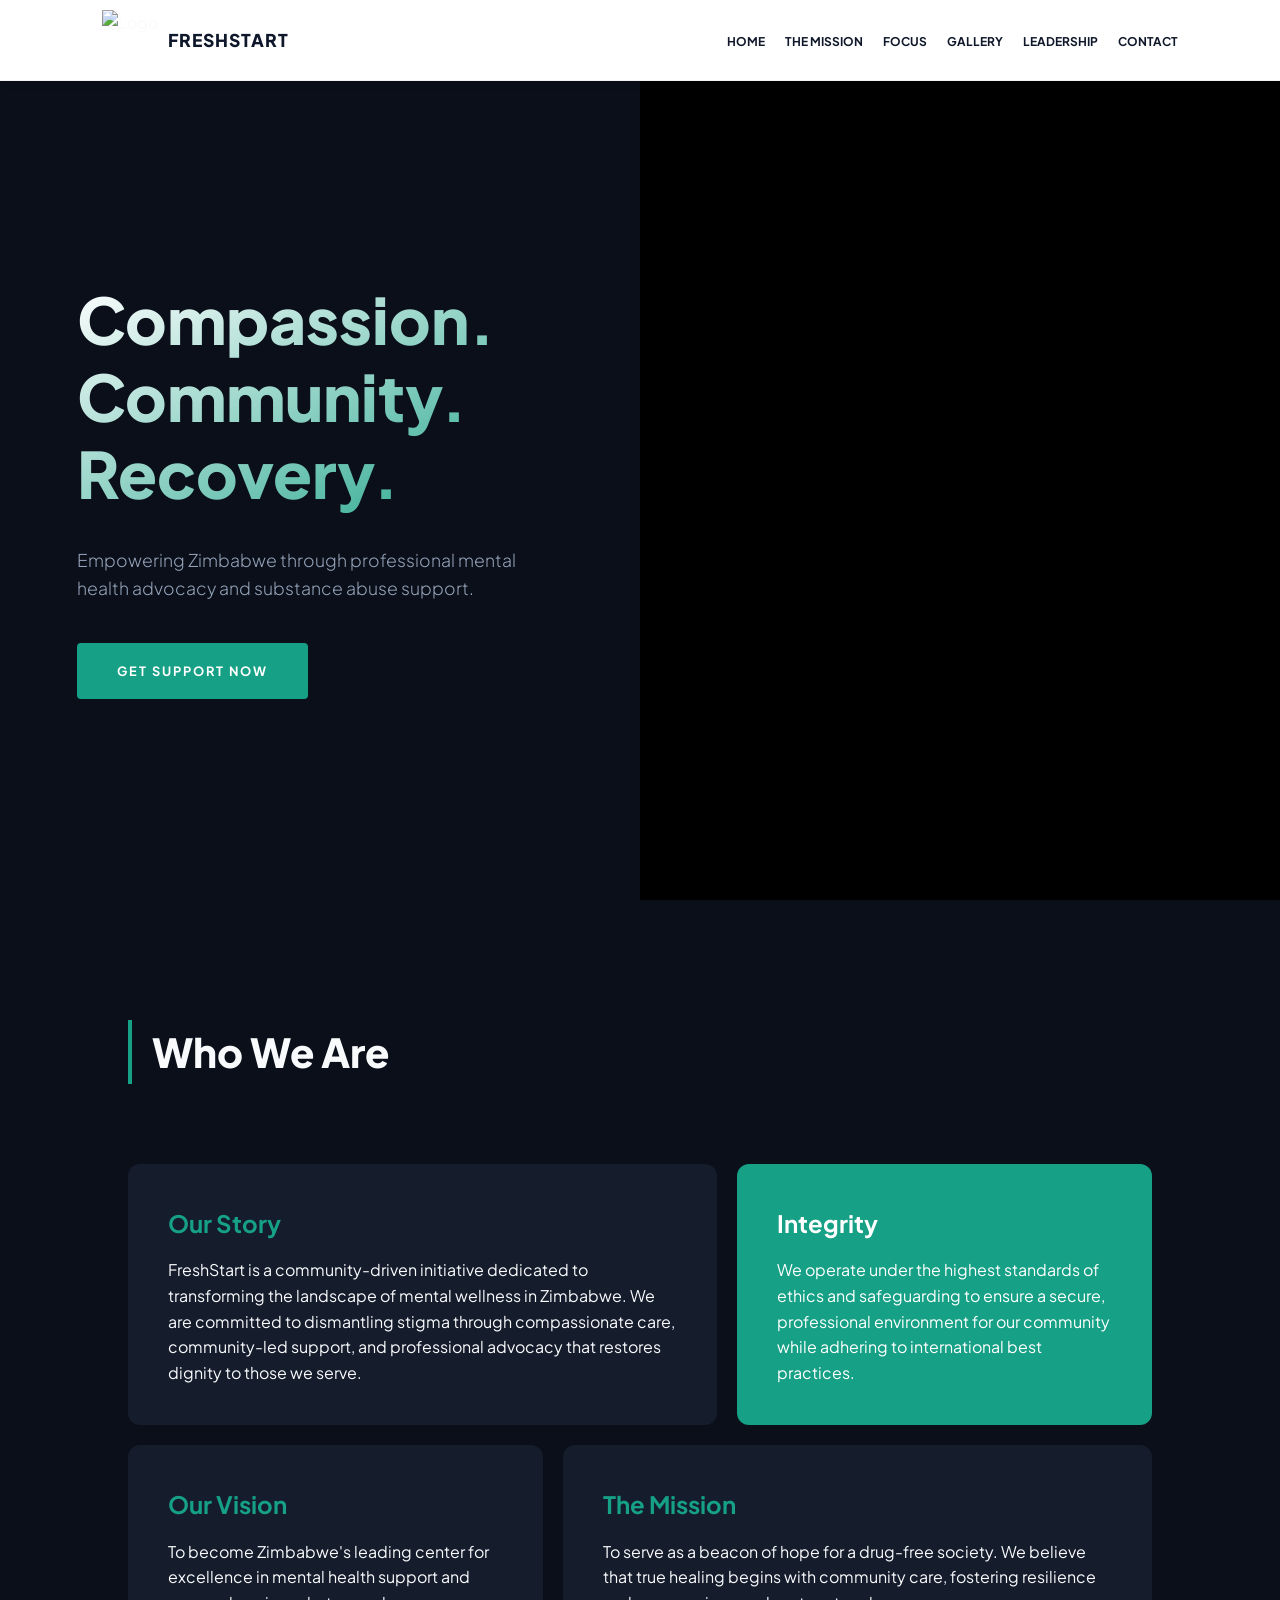
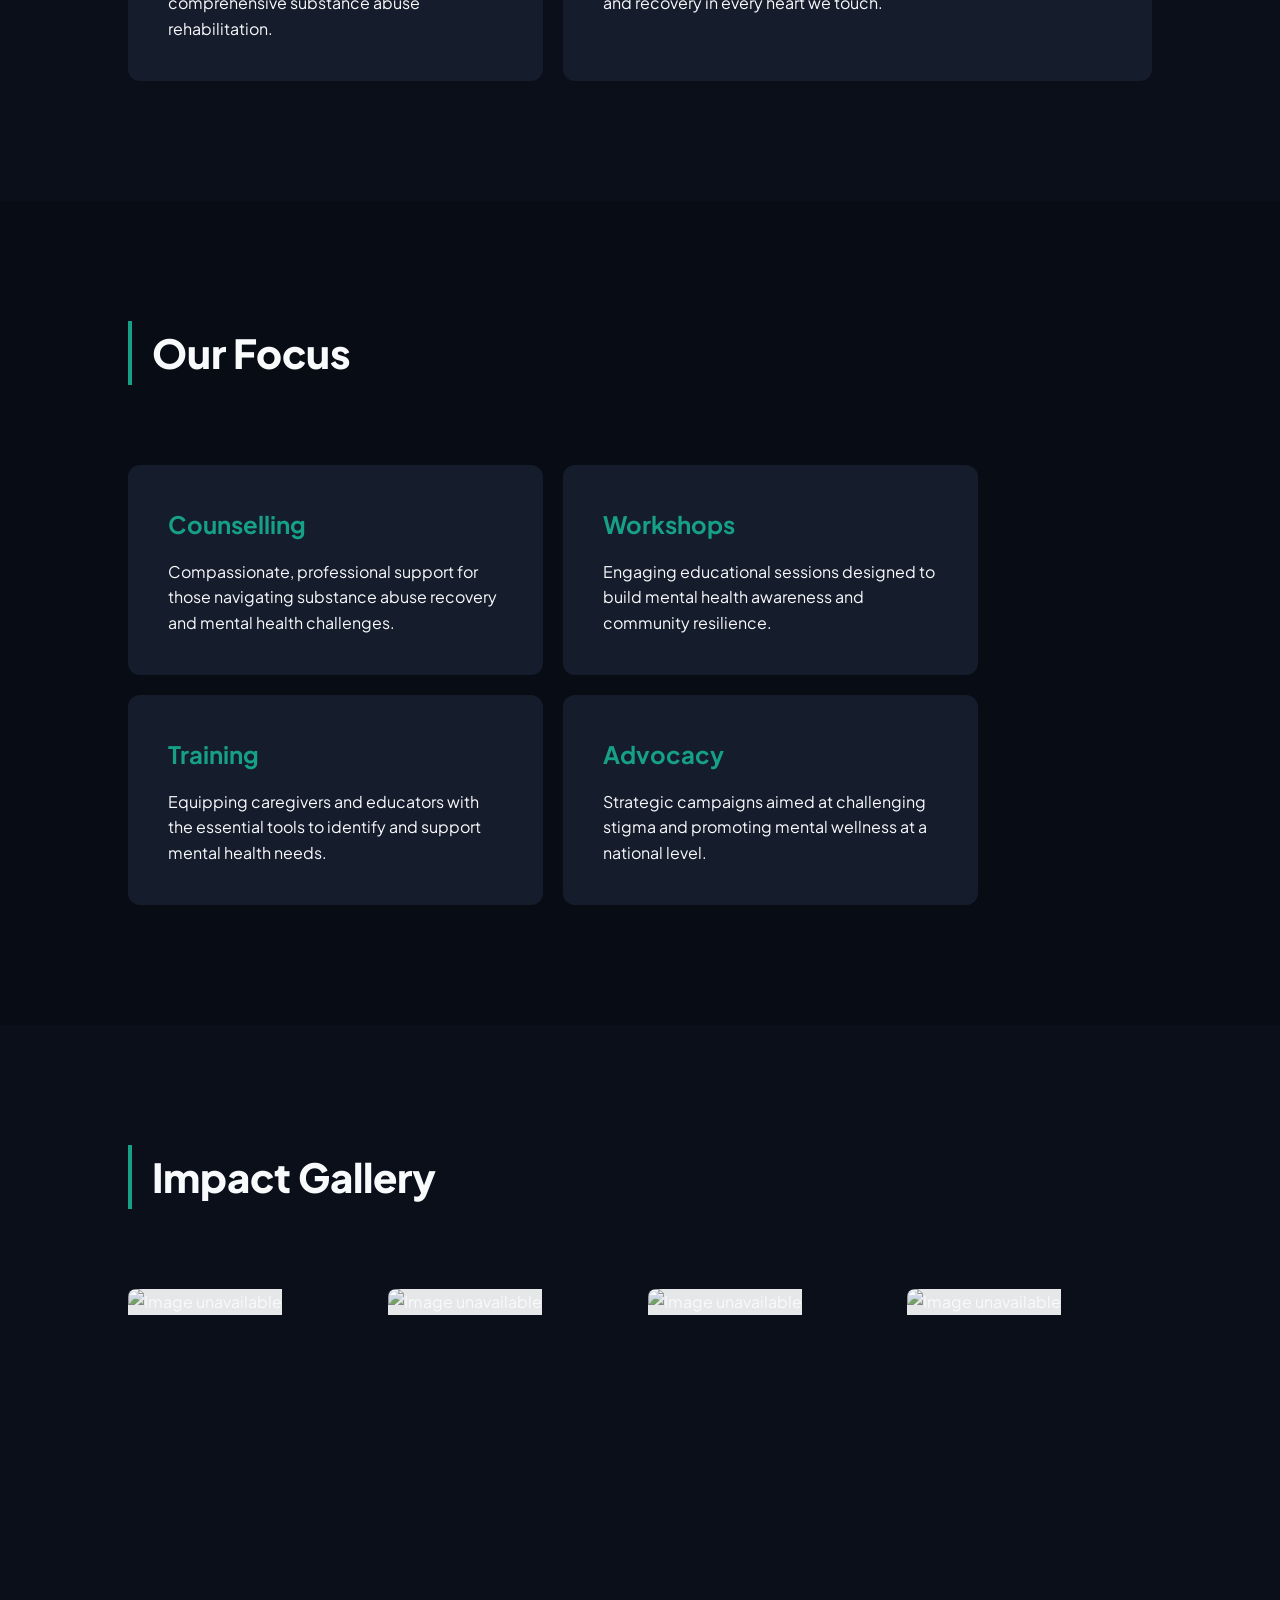
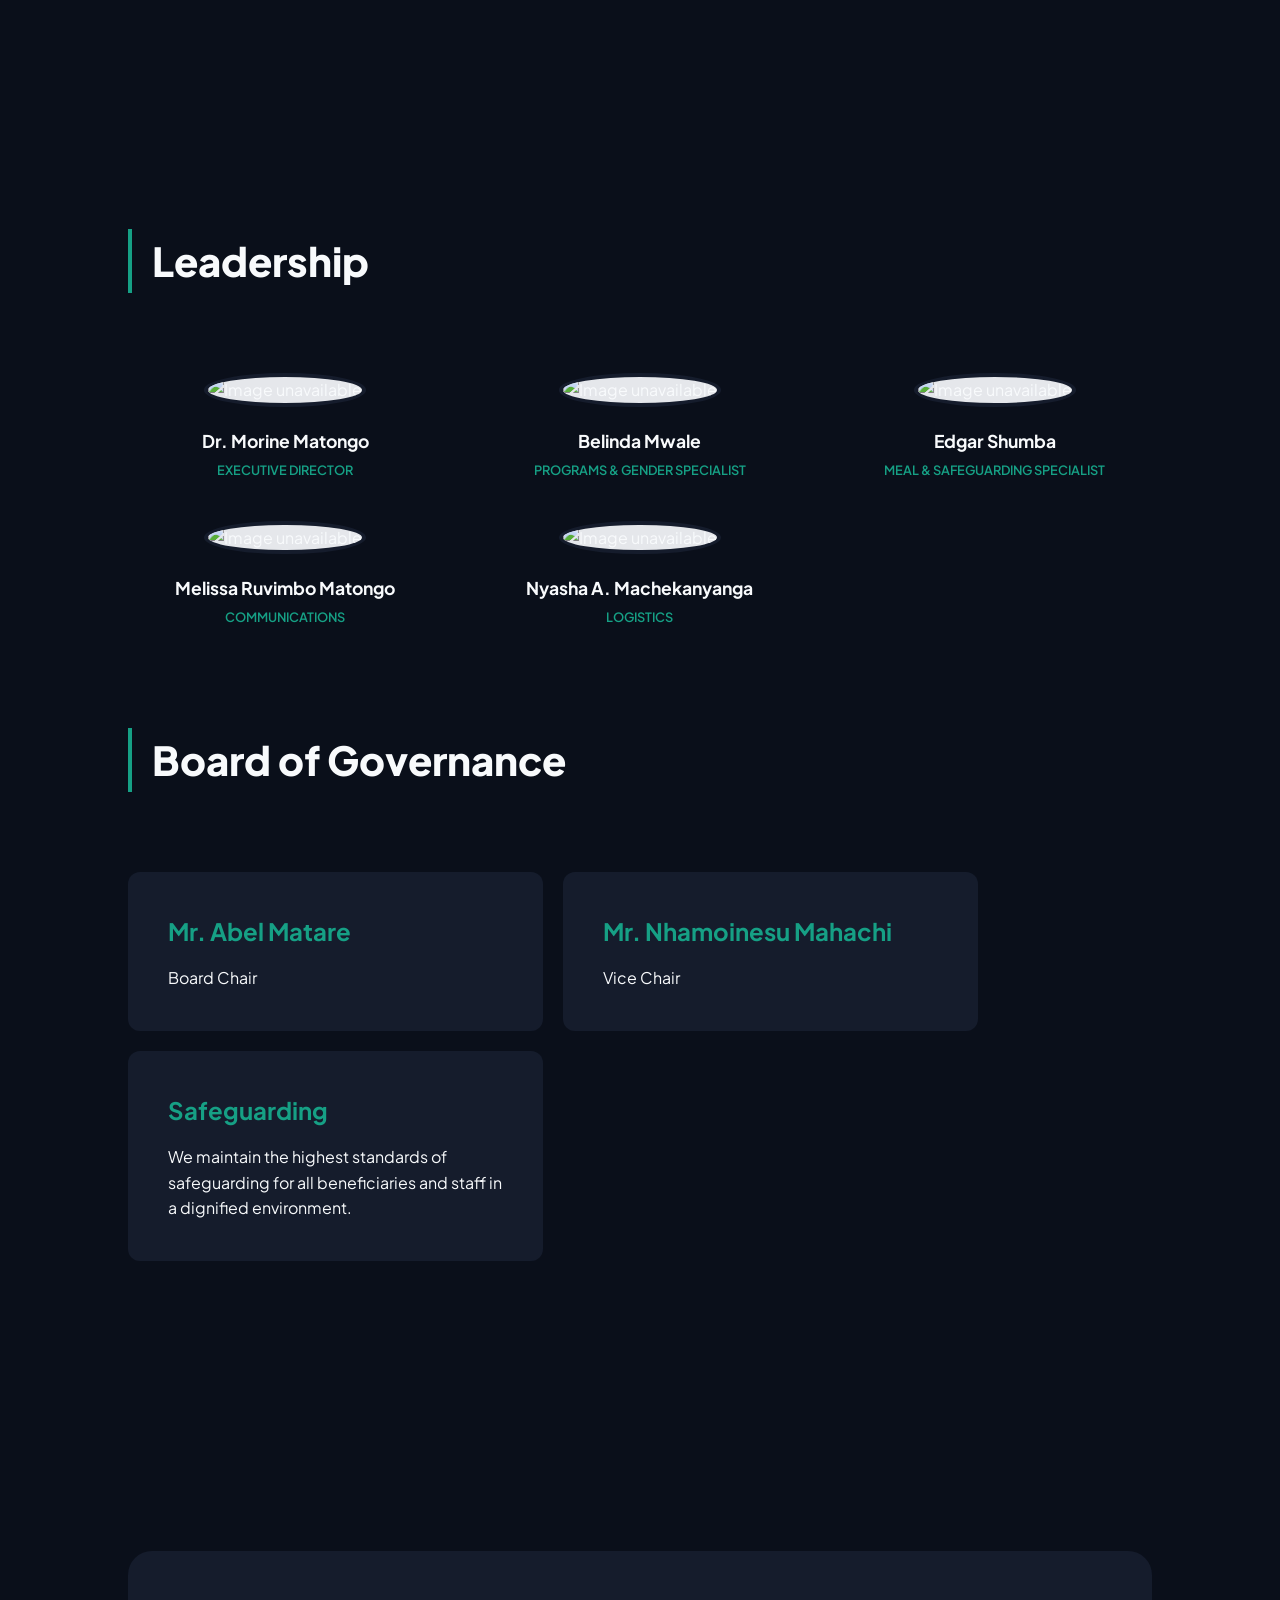
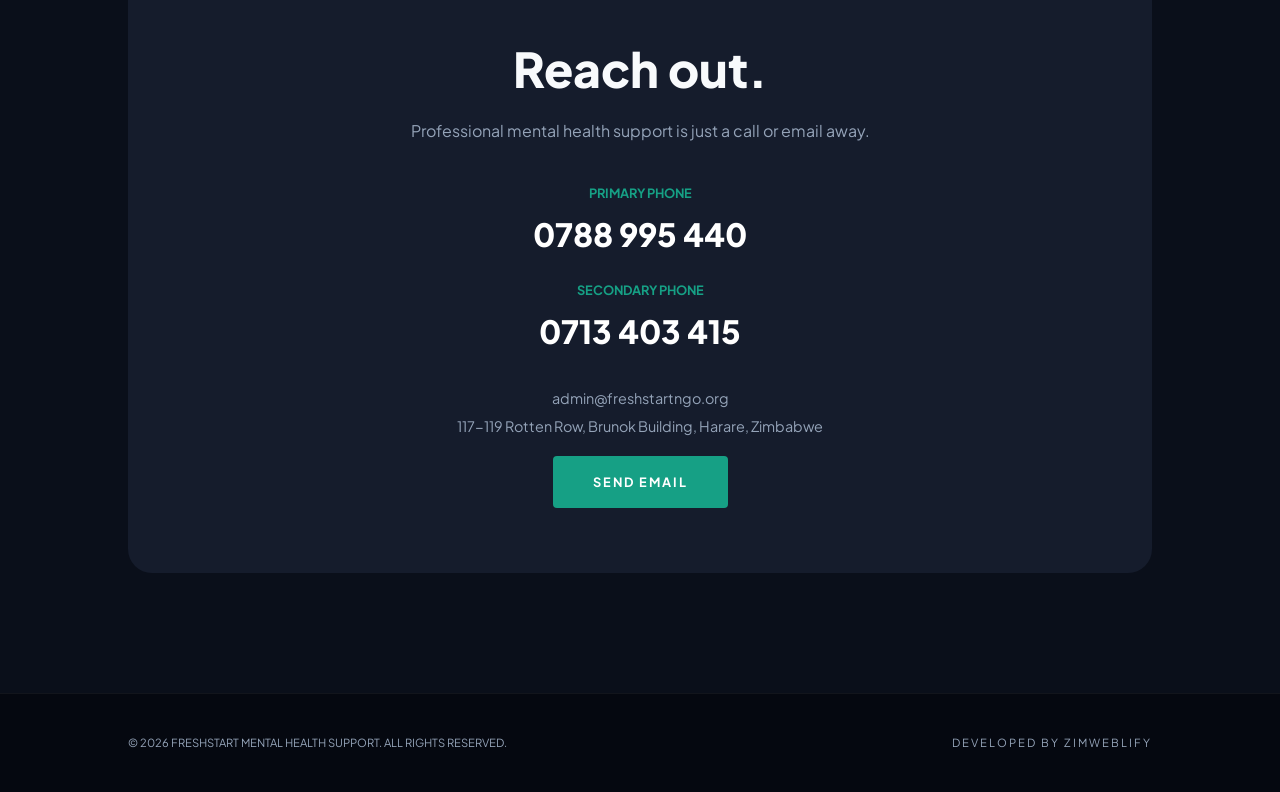
==== index.html @ 6a750cef "Add files via upload" ====
<!doctype html>
<html lang="en">
 <head>
  <meta charset="UTF-8">
  <meta name="viewport" content="width=device-width, initial-scale=1.0">
  <title>FreshStart Mental Health Support | Zimbabwe</title>
  <link rel="icon" type="image/png" href="https://i.imgur.com/MjMfoGA.png">
  <script src="/_sdk/element_sdk.js"></script>
  <style>
        @import url('https://fonts.googleapis.com/css2?family=Plus+Jakarta+Sans:wght@300;400;600;800&display=swap');

        :root {
            --brand-primary: #16a085; 
            --bg-dark: #0a0f1a;
            --surface: #151c2c;
            --text-main: #f8fafc;
            --text-dim: #94a3b8;
            --text-dark: #0f172a;
        }

        * { margin: 0; padding: 0; box-sizing: border-box; }
        html { scroll-behavior: smooth; }
        
        body { 
            font-family: 'Plus Jakarta Sans', sans-serif; 
            background-color: var(--bg-dark); 
            color: var(--text-main);
            line-height: 1.6;
        }

        /* Solid White Navigation for Logo Blending */
        .navbar-container {
            position: fixed;
            top: 0;
            left: 0;
            width: 100%;
            z-index: 1000;
            background: #ffffff; 
            border-bottom: 1px solid rgba(0,0,0,0.05);
            padding: 10px 8%;
            display: flex;
            justify-content: space-between;
            align-items: center;
            box-shadow: 0 2px 10px rgba(0,0,0,0.05);
        }

        .logo-pill { display: flex; align-items: center; gap: 10px; }
        .logo-pill img { height: 60px; width: auto; }
        .logo-pill span { font-weight: 800; font-size: 1.1rem; letter-spacing: 1px; color: var(--text-dark); }

        .nav-links { display: flex; gap: 20px; list-style: none; }
        .nav-links a { 
            color: var(--text-dark); 
            font-size: 0.75rem; 
            text-transform: uppercase; 
            text-decoration: none;
            font-weight: 700;
            transition: 0.3s;
            cursor: pointer;
        }
        .nav-links a:hover { color: var(--brand-primary); }

        /* Dynamic Split Hero */
        .hero-section {
            height: 100vh;
            display: grid;
            grid-template-columns: 1fr 1fr;
            padding-top: 80px;
            overflow: hidden;
        }

        .hero-text-side {
            padding: 10% 12%;
            display: flex;
            flex-direction: column;
            justify-content: center;
        }

        .hero-text-side h1 {
            font-size: clamp(2.5rem, 5vw, 4rem);
            line-height: 1.2; 
            font-weight: 800;
            margin-bottom: 20px;
            padding-bottom: 15px;
            background: linear-gradient(to bottom right, #fff, #16a085);
            -webkit-background-clip: text;
            -webkit-text-fill-color: transparent;
        }

        .hero-slider-side {
            position: relative;
            background: #000;
        }

        .slide {
            position: absolute; inset: 0;
            background-size: cover; background-position: center;
            opacity: 0; transition: opacity 1.5s ease-in-out;
        }
        .slide.active { opacity: 0.7; }

        .cta-button {
            padding: 18px 40px;
            background: var(--brand-primary);
            color: white;
            border-radius: 4px;
            text-decoration: none;
            font-weight: 700;
            font-size: 0.8rem;
            text-transform: uppercase;
            letter-spacing: 2px;
            width: fit-content;
            transition: 0.3s;
            cursor: pointer;
            text-align: center;
        }
        .cta-button:hover { letter-spacing: 4px; background: #fff; color: #000; }

        .section { padding: 120px 10%; max-width: 1400px; margin: 0 auto; }
        .section-header { margin-bottom: 80px; border-left: 4px solid var(--brand-primary); padding-left: 20px; }
        .section-header h2 { font-size: 2.5rem; font-weight: 800; }

        .program-masonry {
            display: grid;
            grid-template-columns: repeat(12, 1fr);
            gap: 20px;
        }

        .p-card {
            background: var(--surface);
            padding: 40px;
            border-radius: 12px;
            transition: 0.4s;
        }
        .p-card:hover { transform: translateY(-10px); border: 1px solid var(--brand-primary); }
        .p-card.large { grid-column: span 7; }
        .p-card.small { grid-column: span 5; }
        .p-card h3 { color: var(--brand-primary); margin-bottom: 15px; font-size: 1.5rem; }

        .editorial-gallery {
            display: grid;
            grid-template-columns: repeat(4, 1fr);
            gap: 15px;
        }
        .gallery-box { height: 300px; overflow: hidden; border-radius: 8px; }
        .gallery-box img { width: 100%; height: 100%; object-fit: cover; transition: 0.5s; filter: grayscale(50%); }
        .gallery-box:hover img { filter: grayscale(0%); transform: scale(1.05); }

        .team-list {
            display: grid;
            grid-template-columns: repeat(auto-fit, minmax(250px, 1fr));
            gap: 40px;
        }
        .team-box { text-align: center; }
        .team-box img { width: 180px; height: 180px; object-fit: cover; border-radius: 50%; margin: 0 auto 20px; border: 4px solid var(--surface); }
        .team-info h4 { font-size: 1.1rem; margin-bottom: 5px; }
        .team-info p { color: var(--brand-primary); font-weight: 600; font-size: 0.8rem; text-transform: uppercase; }

        .contact-wrap {
            background: var(--surface);
            border-radius: 24px;
            padding: 80px 40px;
            text-align: center;
            margin-top: 50px;
            position: relative;
            overflow: hidden;
        }

        .pvo-badge {
            display: inline-block;
            padding: 8px 20px;
            background: rgba(22, 160, 133, 0.2);
            border: 1px solid var(--brand-primary);
            color: var(--brand-primary);
            border-radius: 100px;
            font-size: 0.7rem;
            font-weight: 700;
            margin-bottom: 20px;
        }

        footer {
            padding: 40px 10%;
            background: #050810;
            display: flex;
            justify-content: space-between;
            align-items: center;
            border-top: 1px solid rgba(255,255,255,0.05);
            font-size: 0.7rem;
            color: var(--text-dim);
        }

        /* Best in Class Mobile Responsiveness */
        @media (max-width: 900px) {
            .hero-section { grid-template-columns: 1fr; height: auto; padding-top: 100px; }
            .hero-text-side { padding: 40px 5%; order: 2; text-align: center; align-items: center; }
            .hero-slider-side { height: 45vh; order: 1; }
            .p-card.large, .p-card.small { grid-column: span 12; padding: 30px; }
            .editorial-gallery { grid-template-columns: repeat(2, 1fr); }
            .navbar-container { padding: 10px 5%; }
            .nav-links { display: none; } /* Mobile users typically use scrolling in minimalist designs */
            .logo-pill span { font-size: 0.8rem; }
            .section { padding: 60px 5%; }
            .section-header { text-align: center; padding-left: 0; border-left: none; border-bottom: 2px solid var(--brand-primary); padding-bottom: 10px; }
            .contact-wrap { padding: 40px 20px; }
            .contact-wrap h2 { font-size: 2.2rem; }
            .contact-wrap a[href^="tel"] { font-size: 1.5rem !important; }
            footer { flex-direction: column; gap: 20px; text-align: center; }
        }
    </style>
  <style>@view-transition { navigation: auto; }</style>
  <script src="/_sdk/data_sdk.js" type="text/javascript"></script>
  <script src="https://cdn.tailwindcss.com/3.4.17" type="text/javascript"></script>
 </head>
 <body>
  <main>
   <nav class="navbar-container">
    <div class="logo-pill"><img src="https://i.imgur.com/MjMfoGA.png" alt="Logo"> <span>FRESHSTART</span>
    </div>
    <ul class="nav-links">
     <li><a onclick="document.getElementById('home').scrollIntoView({behavior:'smooth'})">Home</a></li>
     <li><a onclick="document.getElementById('about').scrollIntoView({behavior:'smooth'})">The Mission</a></li>
     <li><a onclick="document.getElementById('programs').scrollIntoView({behavior:'smooth'})">Focus</a></li>
     <li><a onclick="document.getElementById('gallery').scrollIntoView({behavior:'smooth'})">Gallery</a></li>
     <li><a onclick="document.getElementById('team').scrollIntoView({behavior:'smooth'})">Leadership</a></li>
     <li><a onclick="document.getElementById('contact').scrollIntoView({behavior:'smooth'})">Contact</a></li>
    </ul>
   </nav>
   <section id="home" class="hero-section">
    <div class="hero-text-side">
     <h1>Compassion. Community. Recovery.</h1>
     <p style="color: var(--text-dim); margin-bottom: 40px; font-size: 1.1rem; font-weight: 300;">Empowering Zimbabwe through professional mental health advocacy and substance abuse support.</p><a onclick="document.getElementById('contact').scrollIntoView({behavior:'smooth'})" class="cta-button">Get Support Now</a>
    </div>
    <div class="hero-slider-side">
     <div class="slide active" style="background-image: url('https://i.imgur.com/7pF3FWl.jpg');"></div>
     <div class="slide" style="background-image: url('https://i.imgur.com/QdtYstt.jpg');"></div>
     <div class="slide" style="background-image: url('https://i.imgur.com/ig14IAn.jpg');"></div>
    </div>
   </section>
   <section id="about" class="section">
    <div class="section-header">
     <h2>Who We Are</h2>
    </div>
    <div class="program-masonry">
     <div class="p-card large">
      <h3>Our Story</h3>
      <p>FreshStart is a community-driven initiative dedicated to transforming the landscape of mental wellness in Zimbabwe. We are committed to dismantling stigma through compassionate care, community-led support, and professional advocacy that restores dignity to those we serve.</p>
     </div>
     <div class="p-card small" style="background: var(--brand-primary); color: white;">
      <h3 style="color: white;">Integrity</h3>
      <p>We operate under the highest standards of ethics and safeguarding to ensure a secure, professional environment for our community while adhering to international best practices.</p>
     </div>
     <div class="p-card small">
      <h3>Our Vision</h3>
      <p>To become Zimbabwe's leading center for excellence in mental health support and comprehensive substance abuse rehabilitation.</p>
     </div>
     <div class="p-card large">
      <h3>The Mission</h3>
      <p>To serve as a beacon of hope for a drug-free society. We believe that true healing begins with community care, fostering resilience and recovery in every heart we touch.</p>
     </div>
    </div>
   </section>
   <section id="programs" class="section" style="background: #080c14;">
    <div class="section-header">
     <h2>Our Focus</h2>
    </div>
    <div class="program-masonry">
     <div class="p-card small">
      <h3>Counselling</h3>
      <p>Compassionate, professional support for those navigating substance abuse recovery and mental health challenges.</p>
     </div>
     <div class="p-card small">
      <h3>Workshops</h3>
      <p>Engaging educational sessions designed to build mental health awareness and community resilience.</p>
     </div>
     <div class="p-card small">
      <h3>Training</h3>
      <p>Equipping caregivers and educators with the essential tools to identify and support mental health needs.</p>
     </div>
     <div class="p-card small">
      <h3>Advocacy</h3>
      <p>Strategic campaigns aimed at challenging stigma and promoting mental wellness at a national level.</p>
     </div>
    </div>
   </section>
   <section id="gallery" class="section">
    <div class="section-header">
     <h2>Impact Gallery</h2>
    </div>
    <div class="editorial-gallery">
     <div class="gallery-box">
      <img src="https://i.ibb.co/svmW2mPM/Whats-App-Image-2026-02-07-at-01-23-21.jpg" loading="lazy" onerror="console.error('Image failed to load:', this.src); this.style.background='#e5e7eb'; this.alt='Image unavailable';">
     </div>
     <div class="gallery-box">
      <img src="https://i.ibb.co/qLLpnY4K/Whats-App-Image-2026-02-07-at-01-23-21-5.jpg" loading="lazy" onerror="console.error('Image failed to load:', this.src); this.style.background='#e5e7eb'; this.alt='Image unavailable';">
     </div>
     <div class="gallery-box">
      <img src="https://i.ibb.co/hFz70PmG/Whats-App-Image-2026-02-07-at-01-23-21-1.jpg" loading="lazy" onerror="console.error('Image failed to load:', this.src); this.style.background='#e5e7eb'; this.alt='Image unavailable';">
     </div>
     <div class="gallery-box">
      <img src="https://i.ibb.co/Myf7HVft/Whats-App-Image-2026-02-07-at-01-23-20-1.jpg" loading="lazy" onerror="console.error('Image failed to load:', this.src); this.style.background='#e5e7eb'; this.alt='Image unavailable';">
     </div>
    </div>
   </section>
   <section id="team" class="section">
    <div class="section-header">
     <h2>Leadership</h2>
    </div>
    <div class="team-list">
     <div class="team-box"><img src="https://i.ibb.co/1Yd4Qs52/Whats-App-Image-2026-02-07-at-00-52-23-3.jpg" loading="lazy" onerror="console.error('Image failed to load:', this.src); this.style.background='#e5e7eb'; this.alt='Image unavailable';">
      <div class="team-info">
       <h4>Dr. Morine Matongo</h4>
       <p>Executive Director</p>
      </div>
     </div>
     <div class="team-box"><img src="https://i.ibb.co/SwKS843V/Whats-App-Image-2026-02-07-at-00-52-23.jpg" loading="lazy" onerror="console.error('Image failed to load:', this.src); this.style.background='#e5e7eb'; this.alt='Image unavailable';">
      <div class="team-info">
       <h4>Belinda Mwale</h4>
       <p>Programs &amp; Gender Specialist</p>
      </div>
     </div>
     <div class="team-box"><img src="https://i.ibb.co/Psf62Lh2/Whats-App-Image-2026-02-07-at-00-52-23-1.jpg" loading="lazy" onerror="console.error('Image failed to load:', this.src); this.style.background='#e5e7eb'; this.alt='Image unavailable';">
      <div class="team-info">
       <h4>Edgar Shumba</h4>
       <p>MEAL &amp; Safeguarding Specialist</p>
      </div>
     </div>
     <div class="team-box"><img src="https://i.ibb.co/LXtCVMbz/Whats-App-Image-2026-02-07-at-00-52-23-2.jpg" loading="lazy" onerror="console.error('Image failed to load:', this.src); this.style.background='#e5e7eb'; this.alt='Image unavailable';">
      <div class="team-info">
       <h4>Melissa Ruvimbo Matongo</h4>
       <p>Communications</p>
      </div>
     </div>
     <div class="team-box"><img src="https://i.ibb.co/7Nk8GycQ/Whats-App-Image-2026-02-07-at-00-52-23-4.jpg" loading="lazy" onerror="console.error('Image failed to load:', this.src); this.style.background='#e5e7eb'; this.alt='Image unavailable';">
      <div class="team-info">
       <h4>Nyasha A. Machekanyanga</h4>
       <p>Logistics</p>
      </div>
     </div>
    </div>
    <div class="section-header" style="margin-top: 100px;">
     <h2>Board of Governance</h2>
    </div>
    <div class="program-masonry">
     <div class="p-card small">
      <h3>Mr. Abel Matare</h3>
      <p>Board Chair</p>
     </div>
     <div class="p-card small">
      <h3>Mr. Nhamoinesu Mahachi</h3>
      <p>Vice Chair</p>
     </div>
     <div class="p-card small">
      <h3>Safeguarding</h3>
      <p>We maintain the highest standards of safeguarding for all beneficiaries and staff in a dignified environment.</p>
     </div>
    </div>
   </section>
   <section id="contact" class="section">
    <div class="contact-wrap">
     <h2 style="font-size: 3rem; font-weight: 800; margin-bottom: 10px;">Reach out.</h2>
     <p style="color: var(--text-dim); margin-bottom: 40px;">Professional mental health support is just a call or email away.</p>
     <div style="margin-bottom: 20px;">
      <p style="font-size: 0.8rem; color: var(--brand-primary); text-transform: uppercase; font-weight: 700; margin-bottom: 5px;">Primary Phone</p><a href="tel:0788995440" style="font-size: 2rem; color: #fff; font-weight: 800; text-decoration: none;">0788 995 440</a>
     </div>
     <div style="margin-bottom: 30px;">
      <p style="font-size: 0.8rem; color: var(--brand-primary); text-transform: uppercase; font-weight: 700; margin-bottom: 5px;">Secondary Phone</p><a href="tel:0713403415" style="font-size: 2rem; color: #fff; font-weight: 800; text-decoration: none;">0713 403 415</a>
     </div>
     <p style="font-size: 0.9rem; color: var(--text-dim); margin-bottom: 5px;">admin@freshstartngo.org</p>
     <p style="font-size: 0.9rem; color: var(--text-dim); margin-bottom: 30px;">117-119 Rotten Row, Brunok Building, Harare, Zimbabwe</p><a href="mailto:admin@freshstartngo.org" class="cta-button">Send Email</a>
    </div>
   </section>
   <footer>
    <div>
     © 2026 FRESHSTART MENTAL HEALTH SUPPORT. ALL RIGHTS RESERVED.
    </div>
    <div style="letter-spacing: 2px;">
     DEVELOPED BY ZIMWEBLIFY
    </div>
   </footer>
  </main>
  <script>
        let currentSlide = 0;
        const slides = document.querySelectorAll('.slide');
        function nextSlide() {
            slides[currentSlide].classList.remove('active');
            currentSlide = (currentSlide + 1) % slides.length;
            slides[currentSlide].classList.add('active');
        }
        setInterval(nextSlide, 5000); 
  </script>
 <script>(function(){function c(){var b=a.contentDocument||a.contentWindow.document;if(b){var d=b.createElement('script');d.innerHTML="window.__CF$cv$params={r:'9cc82880d149ee4d',t:'MTc3MDg1ODEyMi4wMDAwMDA='};var a=document.createElement('script');a.nonce='';a.src='/cdn-cgi/challenge-platform/scripts/jsd/main.js';document.getElementsByTagName('head')[0].appendChild(a);";b.getElementsByTagName('head')[0].appendChild(d)}}if(document.body){var a=document.createElement('iframe');a.height=1;a.width=1;a.style.position='absolute';a.style.top=0;a.style.left=0;a.style.border='none';a.style.visibility='hidden';document.body.appendChild(a);if('loading'!==document.readyState)c();else if(window.addEventListener)document.addEventListener('DOMContentLoaded',c);else{var e=document.onreadystatechange||function(){};document.onreadystatechange=function(b){e(b);'loading'!==document.readyState&&(document.onreadystatechange=e,c())}}}})();</script></body>
</html>
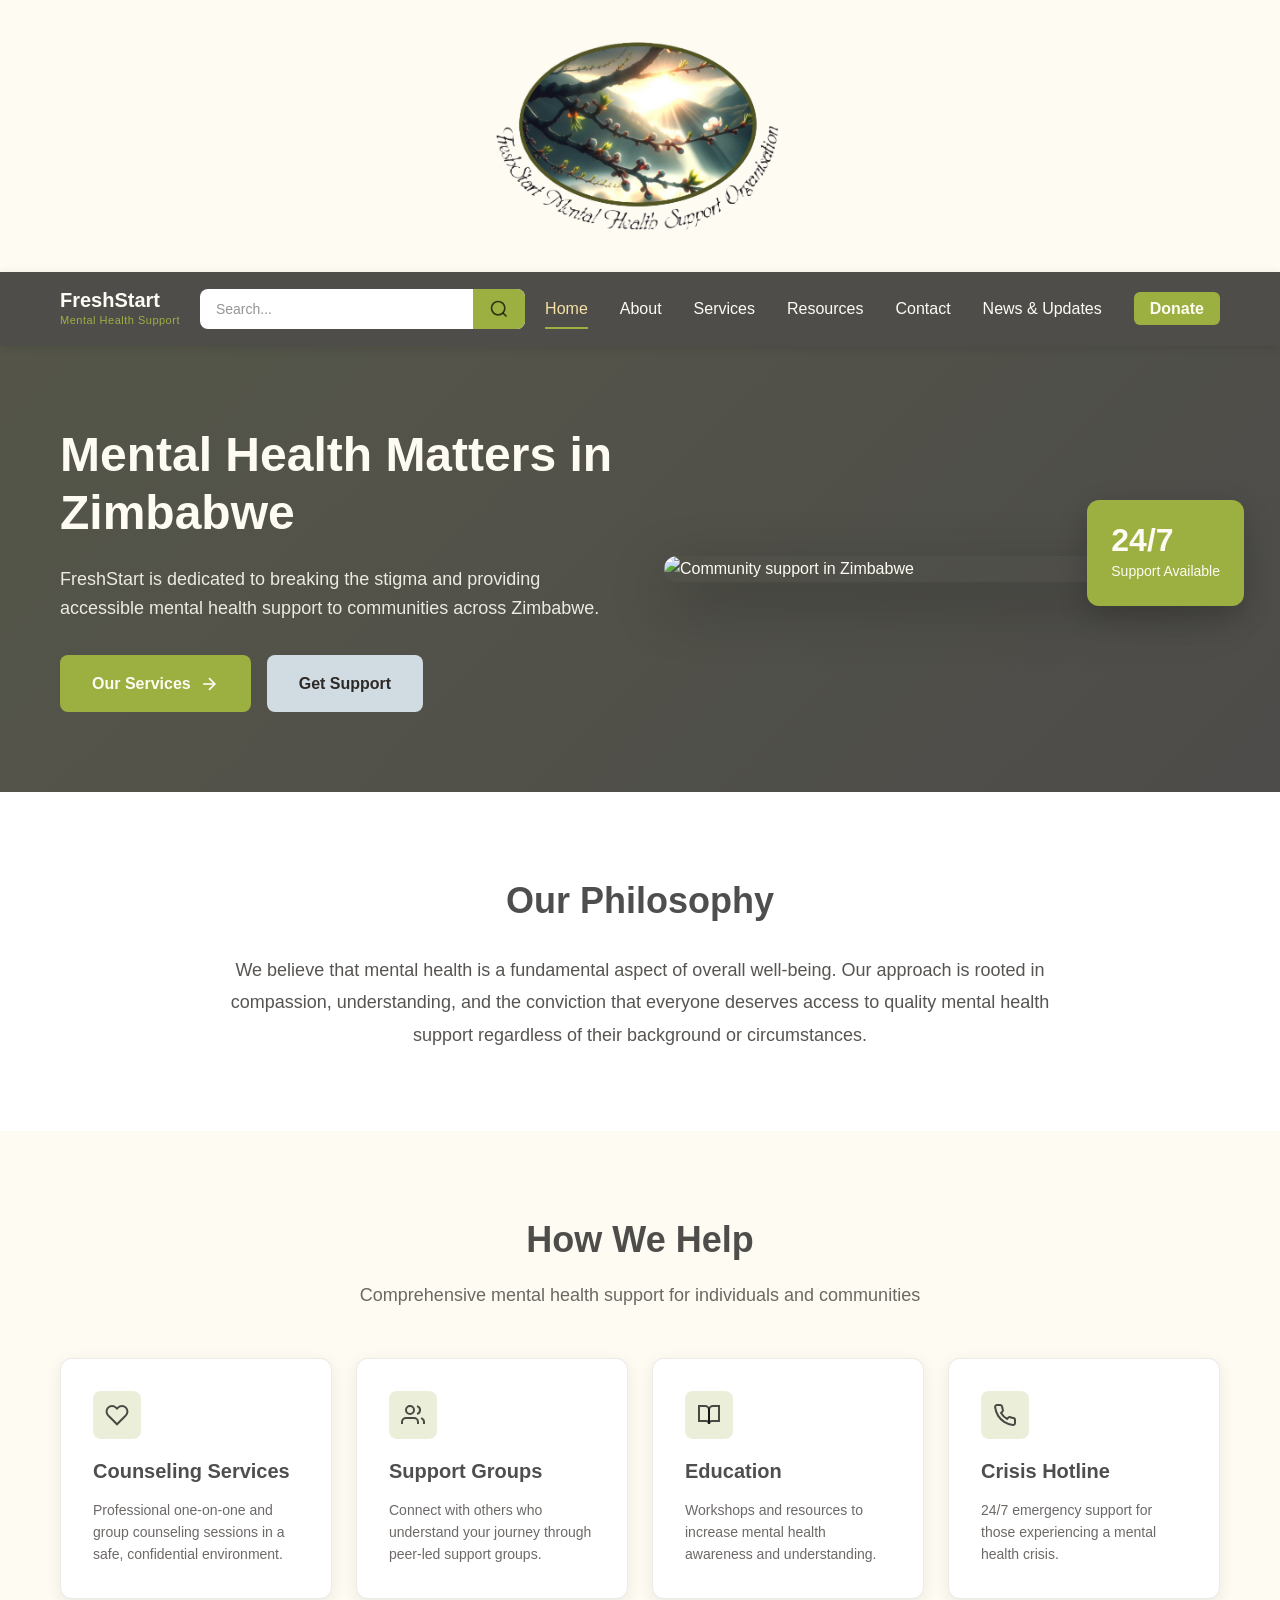
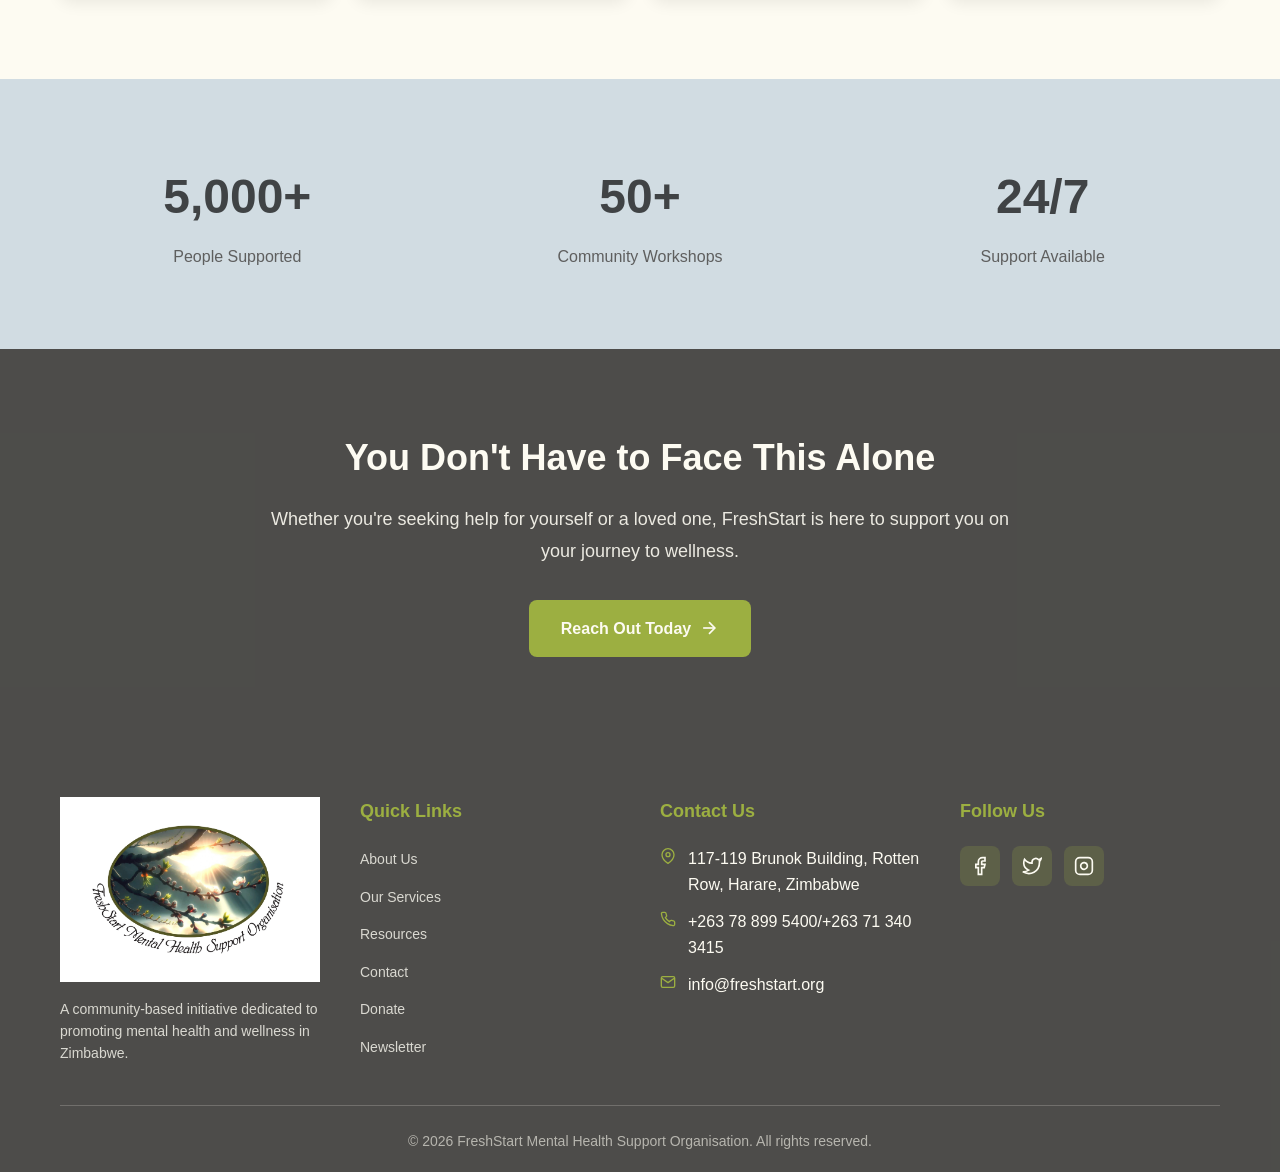
==== commit c9d0ae0f: "Add files via upload" ====
--- a/index.html
+++ b/index.html
@@ -1,392 +1,282 @@
-<!doctype html>
+<!DOCTYPE html>
 <html lang="en">
- <head>
-  <meta charset="UTF-8">
-  <meta name="viewport" content="width=device-width, initial-scale=1.0">
-  <title>FreshStart Mental Health Support | Zimbabwe</title>
-  <link rel="icon" type="image/png" href="https://i.imgur.com/MjMfoGA.png">
-  <script src="/_sdk/element_sdk.js"></script>
-  <style>
-        @import url('https://fonts.googleapis.com/css2?family=Plus+Jakarta+Sans:wght@300;400;600;800&display=swap');
-
-        :root {
-            --brand-primary: #16a085; 
-            --bg-dark: #0a0f1a;
-            --surface: #151c2c;
-            --text-main: #f8fafc;
-            --text-dim: #94a3b8;
-            --text-dark: #0f172a;
-        }
-
-        * { margin: 0; padding: 0; box-sizing: border-box; }
-        html { scroll-behavior: smooth; }
-        
-        body { 
-            font-family: 'Plus Jakarta Sans', sans-serif; 
-            background-color: var(--bg-dark); 
-            color: var(--text-main);
-            line-height: 1.6;
-        }
-
-        /* Solid White Navigation for Logo Blending */
-        .navbar-container {
-            position: fixed;
-            top: 0;
-            left: 0;
-            width: 100%;
-            z-index: 1000;
-            background: #ffffff; 
-            border-bottom: 1px solid rgba(0,0,0,0.05);
-            padding: 10px 8%;
-            display: flex;
-            justify-content: space-between;
-            align-items: center;
-            box-shadow: 0 2px 10px rgba(0,0,0,0.05);
-        }
-
-        .logo-pill { display: flex; align-items: center; gap: 10px; }
-        .logo-pill img { height: 60px; width: auto; }
-        .logo-pill span { font-weight: 800; font-size: 1.1rem; letter-spacing: 1px; color: var(--text-dark); }
-
-        .nav-links { display: flex; gap: 20px; list-style: none; }
-        .nav-links a { 
-            color: var(--text-dark); 
-            font-size: 0.75rem; 
-            text-transform: uppercase; 
-            text-decoration: none;
-            font-weight: 700;
-            transition: 0.3s;
-            cursor: pointer;
-        }
-        .nav-links a:hover { color: var(--brand-primary); }
-
-        /* Dynamic Split Hero */
-        .hero-section {
-            height: 100vh;
-            display: grid;
-            grid-template-columns: 1fr 1fr;
-            padding-top: 80px;
-            overflow: hidden;
-        }
-
-        .hero-text-side {
-            padding: 10% 12%;
-            display: flex;
-            flex-direction: column;
-            justify-content: center;
-        }
-
-        .hero-text-side h1 {
-            font-size: clamp(2.5rem, 5vw, 4rem);
-            line-height: 1.2; 
-            font-weight: 800;
-            margin-bottom: 20px;
-            padding-bottom: 15px;
-            background: linear-gradient(to bottom right, #fff, #16a085);
-            -webkit-background-clip: text;
-            -webkit-text-fill-color: transparent;
-        }
-
-        .hero-slider-side {
-            position: relative;
-            background: #000;
-        }
-
-        .slide {
-            position: absolute; inset: 0;
-            background-size: cover; background-position: center;
-            opacity: 0; transition: opacity 1.5s ease-in-out;
-        }
-        .slide.active { opacity: 0.7; }
-
-        .cta-button {
-            padding: 18px 40px;
-            background: var(--brand-primary);
-            color: white;
-            border-radius: 4px;
-            text-decoration: none;
-            font-weight: 700;
-            font-size: 0.8rem;
-            text-transform: uppercase;
-            letter-spacing: 2px;
-            width: fit-content;
-            transition: 0.3s;
-            cursor: pointer;
-            text-align: center;
-        }
-        .cta-button:hover { letter-spacing: 4px; background: #fff; color: #000; }
-
-        .section { padding: 120px 10%; max-width: 1400px; margin: 0 auto; }
-        .section-header { margin-bottom: 80px; border-left: 4px solid var(--brand-primary); padding-left: 20px; }
-        .section-header h2 { font-size: 2.5rem; font-weight: 800; }
-
-        .program-masonry {
-            display: grid;
-            grid-template-columns: repeat(12, 1fr);
-            gap: 20px;
-        }
-
-        .p-card {
-            background: var(--surface);
-            padding: 40px;
-            border-radius: 12px;
-            transition: 0.4s;
-        }
-        .p-card:hover { transform: translateY(-10px); border: 1px solid var(--brand-primary); }
-        .p-card.large { grid-column: span 7; }
-        .p-card.small { grid-column: span 5; }
-        .p-card h3 { color: var(--brand-primary); margin-bottom: 15px; font-size: 1.5rem; }
-
-        .editorial-gallery {
-            display: grid;
-            grid-template-columns: repeat(4, 1fr);
-            gap: 15px;
-        }
-        .gallery-box { height: 300px; overflow: hidden; border-radius: 8px; }
-        .gallery-box img { width: 100%; height: 100%; object-fit: cover; transition: 0.5s; filter: grayscale(50%); }
-        .gallery-box:hover img { filter: grayscale(0%); transform: scale(1.05); }
-
-        .team-list {
-            display: grid;
-            grid-template-columns: repeat(auto-fit, minmax(250px, 1fr));
-            gap: 40px;
-        }
-        .team-box { text-align: center; }
-        .team-box img { width: 180px; height: 180px; object-fit: cover; border-radius: 50%; margin: 0 auto 20px; border: 4px solid var(--surface); }
-        .team-info h4 { font-size: 1.1rem; margin-bottom: 5px; }
-        .team-info p { color: var(--brand-primary); font-weight: 600; font-size: 0.8rem; text-transform: uppercase; }
-
-        .contact-wrap {
-            background: var(--surface);
-            border-radius: 24px;
-            padding: 80px 40px;
-            text-align: center;
-            margin-top: 50px;
-            position: relative;
-            overflow: hidden;
-        }
-
-        .pvo-badge {
-            display: inline-block;
-            padding: 8px 20px;
-            background: rgba(22, 160, 133, 0.2);
-            border: 1px solid var(--brand-primary);
-            color: var(--brand-primary);
-            border-radius: 100px;
-            font-size: 0.7rem;
-            font-weight: 700;
-            margin-bottom: 20px;
-        }
-
-        footer {
-            padding: 40px 10%;
-            background: #050810;
-            display: flex;
-            justify-content: space-between;
-            align-items: center;
-            border-top: 1px solid rgba(255,255,255,0.05);
-            font-size: 0.7rem;
-            color: var(--text-dim);
-        }
-
-        /* Best in Class Mobile Responsiveness */
-        @media (max-width: 900px) {
-            .hero-section { grid-template-columns: 1fr; height: auto; padding-top: 100px; }
-            .hero-text-side { padding: 40px 5%; order: 2; text-align: center; align-items: center; }
-            .hero-slider-side { height: 45vh; order: 1; }
-            .p-card.large, .p-card.small { grid-column: span 12; padding: 30px; }
-            .editorial-gallery { grid-template-columns: repeat(2, 1fr); }
-            .navbar-container { padding: 10px 5%; }
-            .nav-links { display: none; } /* Mobile users typically use scrolling in minimalist designs */
-            .logo-pill span { font-size: 0.8rem; }
-            .section { padding: 60px 5%; }
-            .section-header { text-align: center; padding-left: 0; border-left: none; border-bottom: 2px solid var(--brand-primary); padding-bottom: 10px; }
-            .contact-wrap { padding: 40px 20px; }
-            .contact-wrap h2 { font-size: 2.2rem; }
-            .contact-wrap a[href^="tel"] { font-size: 1.5rem !important; }
-            footer { flex-direction: column; gap: 20px; text-align: center; }
-        }
-    </style>
-  <style>@view-transition { navigation: auto; }</style>
-  <script src="/_sdk/data_sdk.js" type="text/javascript"></script>
-  <script src="https://cdn.tailwindcss.com/3.4.17" type="text/javascript"></script>
- </head>
- <body>
-  <main>
-   <nav class="navbar-container">
-    <div class="logo-pill"><img src="https://i.imgur.com/MjMfoGA.png" alt="Logo"> <span>FRESHSTART</span>
+<head>
+    <meta charset="UTF-8">
+    <meta name="viewport" content="width=device-width, initial-scale=1.0">
+    <title>Home - FreshStart Mental Health Support Organisation</title>
+    <link rel="icon" type="image/png" href="./resources/img/favicon.png">
+    <link rel="stylesheet" href="./src/styles/styles.css">
+</head>
+<body>
+    <!-- Navigation -->
+
+    <!-- Company Logo -->
+    <div class="logo-container">
+        <a href="index.html" class="logo-image">
+            <img src="./resources/img/logo.png" alt="logo">
+        </a>
     </div>
-    <ul class="nav-links">
-     <li><a onclick="document.getElementById('home').scrollIntoView({behavior:'smooth'})">Home</a></li>
-     <li><a onclick="document.getElementById('about').scrollIntoView({behavior:'smooth'})">The Mission</a></li>
-     <li><a onclick="document.getElementById('programs').scrollIntoView({behavior:'smooth'})">Focus</a></li>
-     <li><a onclick="document.getElementById('gallery').scrollIntoView({behavior:'smooth'})">Gallery</a></li>
-     <li><a onclick="document.getElementById('team').scrollIntoView({behavior:'smooth'})">Leadership</a></li>
-     <li><a onclick="document.getElementById('contact').scrollIntoView({behavior:'smooth'})">Contact</a></li>
-    </ul>
-   </nav>
-   <section id="home" class="hero-section">
-    <div class="hero-text-side">
-     <h1>Compassion. Community. Recovery.</h1>
-     <p style="color: var(--text-dim); margin-bottom: 40px; font-size: 1.1rem; font-weight: 300;">Empowering Zimbabwe through professional mental health advocacy and substance abuse support.</p><a onclick="document.getElementById('contact').scrollIntoView({behavior:'smooth'})" class="cta-button">Get Support Now</a>
+
+    <!-- Nav Bar with Search and Mobile Menu Toggle -->
+    <nav class="navbar">
+        <div class="container nav-container">
+            <a href="index.html" class="logo">
+                <div class="logo-text">
+                    <div class="logo-title">FreshStart</div>
+                    <div class="logo-subtitle">Mental Health Support</div>
+                </div>
+            </a>
+
+            <!-- Search Bar -->
+            <div class="search-container">
+                <input type="text" id="searchInput" class="search-input" placeholder="Search...">
+                <button type="button" class="search-button" onclick="performSearch()" title="Search">
+                    <svg width="20" height="20" viewBox="0 0 24 24" fill="none" stroke="currentColor" stroke-width="2">
+                        <circle cx="11" cy="11" r="8"></circle>
+                        <path d="m21 21-4.35-4.35"></path>
+                    </svg>
+                </button>
+            </div>
+
+            <button type="button" class="mobile-menu-toggle" onclick="toggleMobileMenu()" title="Toggle navigation menu">
+                <span class="hamburger"></span>
+            </button>
+
+            <ul class="nav-links" id="navLinks">
+                <li><a href="index.html" class="active">Home</a></li>
+                <li><a href="about.html">About</a></li>
+                <li><a href="services.html">Services</a></li>
+                <li><a href="resources.html">Resources</a></li>
+                <li><a href="contact.html">Contact</a></li>
+                <li><a href="newsletter.html">News & Updates</a></li>
+                <li><a href="donate.html" class="nav-donate">Donate</a></li>
+            </ul>
+        </div>
+    </nav>
+
+    <!-- Search Results Modal -->
+    <div id="searchModal" class="search-modal">
+        <div class="search-modal-content">
+            <div class="search-modal-header">
+                <h2>Search Results</h2>
+                <button class="close-modal" onclick="closeSearchModal()">&times;</button>
+            </div>
+            <div id="searchResults" class="search-results"></div>
+        </div>
     </div>
-    <div class="hero-slider-side">
-     <div class="slide active" style="background-image: url('https://i.imgur.com/7pF3FWl.jpg');"></div>
-     <div class="slide" style="background-image: url('https://i.imgur.com/QdtYstt.jpg');"></div>
-     <div class="slide" style="background-image: url('https://i.imgur.com/ig14IAn.jpg');"></div>
-    </div>
-   </section>
-   <section id="about" class="section">
-    <div class="section-header">
-     <h2>Who We Are</h2>
-    </div>
-    <div class="program-masonry">
-     <div class="p-card large">
-      <h3>Our Story</h3>
-      <p>FreshStart is a community-driven initiative dedicated to transforming the landscape of mental wellness in Zimbabwe. We are committed to dismantling stigma through compassionate care, community-led support, and professional advocacy that restores dignity to those we serve.</p>
-     </div>
-     <div class="p-card small" style="background: var(--brand-primary); color: white;">
-      <h3 style="color: white;">Integrity</h3>
-      <p>We operate under the highest standards of ethics and safeguarding to ensure a secure, professional environment for our community while adhering to international best practices.</p>
-     </div>
-     <div class="p-card small">
-      <h3>Our Vision</h3>
-      <p>To become Zimbabwe's leading center for excellence in mental health support and comprehensive substance abuse rehabilitation.</p>
-     </div>
-     <div class="p-card large">
-      <h3>The Mission</h3>
-      <p>To serve as a beacon of hope for a drug-free society. We believe that true healing begins with community care, fostering resilience and recovery in every heart we touch.</p>
-     </div>
-    </div>
-   </section>
-   <section id="programs" class="section" style="background: #080c14;">
-    <div class="section-header">
-     <h2>Our Focus</h2>
-    </div>
-    <div class="program-masonry">
-     <div class="p-card small">
-      <h3>Counselling</h3>
-      <p>Compassionate, professional support for those navigating substance abuse recovery and mental health challenges.</p>
-     </div>
-     <div class="p-card small">
-      <h3>Workshops</h3>
-      <p>Engaging educational sessions designed to build mental health awareness and community resilience.</p>
-     </div>
-     <div class="p-card small">
-      <h3>Training</h3>
-      <p>Equipping caregivers and educators with the essential tools to identify and support mental health needs.</p>
-     </div>
-     <div class="p-card small">
-      <h3>Advocacy</h3>
-      <p>Strategic campaigns aimed at challenging stigma and promoting mental wellness at a national level.</p>
-     </div>
-    </div>
-   </section>
-   <section id="gallery" class="section">
-    <div class="section-header">
-     <h2>Impact Gallery</h2>
-    </div>
-    <div class="editorial-gallery">
-     <div class="gallery-box">
-      <img src="https://i.ibb.co/svmW2mPM/Whats-App-Image-2026-02-07-at-01-23-21.jpg" loading="lazy" onerror="console.error('Image failed to load:', this.src); this.style.background='#e5e7eb'; this.alt='Image unavailable';">
-     </div>
-     <div class="gallery-box">
-      <img src="https://i.ibb.co/qLLpnY4K/Whats-App-Image-2026-02-07-at-01-23-21-5.jpg" loading="lazy" onerror="console.error('Image failed to load:', this.src); this.style.background='#e5e7eb'; this.alt='Image unavailable';">
-     </div>
-     <div class="gallery-box">
-      <img src="https://i.ibb.co/hFz70PmG/Whats-App-Image-2026-02-07-at-01-23-21-1.jpg" loading="lazy" onerror="console.error('Image failed to load:', this.src); this.style.background='#e5e7eb'; this.alt='Image unavailable';">
-     </div>
-     <div class="gallery-box">
-      <img src="https://i.ibb.co/Myf7HVft/Whats-App-Image-2026-02-07-at-01-23-20-1.jpg" loading="lazy" onerror="console.error('Image failed to load:', this.src); this.style.background='#e5e7eb'; this.alt='Image unavailable';">
-     </div>
-    </div>
-   </section>
-   <section id="team" class="section">
-    <div class="section-header">
-     <h2>Leadership</h2>
-    </div>
-    <div class="team-list">
-     <div class="team-box"><img src="https://i.ibb.co/1Yd4Qs52/Whats-App-Image-2026-02-07-at-00-52-23-3.jpg" loading="lazy" onerror="console.error('Image failed to load:', this.src); this.style.background='#e5e7eb'; this.alt='Image unavailable';">
-      <div class="team-info">
-       <h4>Dr. Morine Matongo</h4>
-       <p>Executive Director</p>
-      </div>
-     </div>
-     <div class="team-box"><img src="https://i.ibb.co/SwKS843V/Whats-App-Image-2026-02-07-at-00-52-23.jpg" loading="lazy" onerror="console.error('Image failed to load:', this.src); this.style.background='#e5e7eb'; this.alt='Image unavailable';">
-      <div class="team-info">
-       <h4>Belinda Mwale</h4>
-       <p>Programs &amp; Gender Specialist</p>
-      </div>
-     </div>
-     <div class="team-box"><img src="https://i.ibb.co/Psf62Lh2/Whats-App-Image-2026-02-07-at-00-52-23-1.jpg" loading="lazy" onerror="console.error('Image failed to load:', this.src); this.style.background='#e5e7eb'; this.alt='Image unavailable';">
-      <div class="team-info">
-       <h4>Edgar Shumba</h4>
-       <p>MEAL &amp; Safeguarding Specialist</p>
-      </div>
-     </div>
-     <div class="team-box"><img src="https://i.ibb.co/LXtCVMbz/Whats-App-Image-2026-02-07-at-00-52-23-2.jpg" loading="lazy" onerror="console.error('Image failed to load:', this.src); this.style.background='#e5e7eb'; this.alt='Image unavailable';">
-      <div class="team-info">
-       <h4>Melissa Ruvimbo Matongo</h4>
-       <p>Communications</p>
-      </div>
-     </div>
-     <div class="team-box"><img src="https://i.ibb.co/7Nk8GycQ/Whats-App-Image-2026-02-07-at-00-52-23-4.jpg" loading="lazy" onerror="console.error('Image failed to load:', this.src); this.style.background='#e5e7eb'; this.alt='Image unavailable';">
-      <div class="team-info">
-       <h4>Nyasha A. Machekanyanga</h4>
-       <p>Logistics</p>
-      </div>
-     </div>
-    </div>
-    <div class="section-header" style="margin-top: 100px;">
-     <h2>Board of Governance</h2>
-    </div>
-    <div class="program-masonry">
-     <div class="p-card small">
-      <h3>Mr. Abel Matare</h3>
-      <p>Board Chair</p>
-     </div>
-     <div class="p-card small">
-      <h3>Mr. Nhamoinesu Mahachi</h3>
-      <p>Vice Chair</p>
-     </div>
-     <div class="p-card small">
-      <h3>Safeguarding</h3>
-      <p>We maintain the highest standards of safeguarding for all beneficiaries and staff in a dignified environment.</p>
-     </div>
-    </div>
-   </section>
-   <section id="contact" class="section">
-    <div class="contact-wrap">
-     <h2 style="font-size: 3rem; font-weight: 800; margin-bottom: 10px;">Reach out.</h2>
-     <p style="color: var(--text-dim); margin-bottom: 40px;">Professional mental health support is just a call or email away.</p>
-     <div style="margin-bottom: 20px;">
-      <p style="font-size: 0.8rem; color: var(--brand-primary); text-transform: uppercase; font-weight: 700; margin-bottom: 5px;">Primary Phone</p><a href="tel:0788995440" style="font-size: 2rem; color: #fff; font-weight: 800; text-decoration: none;">0788 995 440</a>
-     </div>
-     <div style="margin-bottom: 30px;">
-      <p style="font-size: 0.8rem; color: var(--brand-primary); text-transform: uppercase; font-weight: 700; margin-bottom: 5px;">Secondary Phone</p><a href="tel:0713403415" style="font-size: 2rem; color: #fff; font-weight: 800; text-decoration: none;">0713 403 415</a>
-     </div>
-     <p style="font-size: 0.9rem; color: var(--text-dim); margin-bottom: 5px;">admin@freshstartngo.org</p>
-     <p style="font-size: 0.9rem; color: var(--text-dim); margin-bottom: 30px;">117-119 Rotten Row, Brunok Building, Harare, Zimbabwe</p><a href="mailto:admin@freshstartngo.org" class="cta-button">Send Email</a>
-    </div>
-   </section>
-   <footer>
-    <div>
-     © 2026 FRESHSTART MENTAL HEALTH SUPPORT. ALL RIGHTS RESERVED.
-    </div>
-    <div style="letter-spacing: 2px;">
-     DEVELOPED BY ZIMWEBLIFY
-    </div>
-   </footer>
-  </main>
-  <script>
-        let currentSlide = 0;
-        const slides = document.querySelectorAll('.slide');
-        function nextSlide() {
-            slides[currentSlide].classList.remove('active');
-            currentSlide = (currentSlide + 1) % slides.length;
-            slides[currentSlide].classList.add('active');
-        }
-        setInterval(nextSlide, 5000); 
-  </script>
- <script>(function(){function c(){var b=a.contentDocument||a.contentWindow.document;if(b){var d=b.createElement('script');d.innerHTML="window.__CF$cv$params={r:'9cc82880d149ee4d',t:'MTc3MDg1ODEyMi4wMDAwMDA='};var a=document.createElement('script');a.nonce='';a.src='/cdn-cgi/challenge-platform/scripts/jsd/main.js';document.getElementsByTagName('head')[0].appendChild(a);";b.getElementsByTagName('head')[0].appendChild(d)}}if(document.body){var a=document.createElement('iframe');a.height=1;a.width=1;a.style.position='absolute';a.style.top=0;a.style.left=0;a.style.border='none';a.style.visibility='hidden';document.body.appendChild(a);if('loading'!==document.readyState)c();else if(window.addEventListener)document.addEventListener('DOMContentLoaded',c);else{var e=document.onreadystatechange||function(){};document.onreadystatechange=function(b){e(b);'loading'!==document.readyState&&(document.onreadystatechange=e,c())}}}})();</script></body>
-</html>+
+    <!-- Hero Section -->
+    <section class="hero">
+        <div class="hero-overlay"></div>
+        <div class="container hero-content">
+            <div class="hero-text">
+                <h1>Mental Health Matters in Zimbabwe</h1>
+                <p>FreshStart is dedicated to breaking the stigma and providing accessible mental health support to communities across Zimbabwe.</p>
+                <div class="hero-buttons">
+                    <a href="services.html" class="btn btn-primary">
+                        Our Services
+                        <svg width="20" height="20" viewBox="0 0 24 24" fill="none" stroke="currentColor" stroke-width="2">
+                            <line x1="5" y1="12" x2="19" y2="12"></line>
+                            <polyline points="12 5 19 12 12 19"></polyline>
+                        </svg>
+                    </a>
+                    <a href="contact.html" class="btn btn-secondary">Get Support</a>
+                </div>
+            </div>
+            <div class="hero-image">
+                <img src="https://images.unsplash.com/photo-1678059466227-d19beeff7557?crop=entropy&cs=tinysrgb&fit=max&fm=jpg&ixid=M3w3Nzg4Nzd8MHwxfHNlYXJjaHwxfHx6aW1iYWJ3ZSUyMGNvbW11bml0eSUyMHN1cHBvcnR8ZW58MXx8fHwxNzcyNjE3Mjk1fDA&ixlib=rb-4.1.0&q=80&w=1080" alt="Community support in Zimbabwe">
+                <div class="hero-badge">
+                    <div class="badge-number">24/7</div>
+                    <div class="badge-text">Support Available</div>
+                </div>
+            </div>
+        </div>
+    </section>
+
+    <!-- Philossophy Statement -->
+    <section class="mission">
+        <div class="container mission-content">
+            <h2>Our Philosophy</h2>
+            <p>We believe that mental health is a fundamental aspect of overall well-being. Our approach is rooted in compassion, understanding, and the conviction that everyone deserves access to quality mental health support regardless of their background or circumstances.</p>
+        </div>
+    </section>
+
+    <!-- Services Cards -->
+    <section class="services-section">
+        <div class="container">
+            <div class="section-header">
+                <h2>How We Help</h2>
+                <p>Comprehensive mental health support for individuals and communities</p>
+            </div>
+
+            <div class="services-grid">
+                <div class="service-card">
+                    <div class="service-icon">
+                        <svg width="24" height="24" viewBox="0 0 24 24" fill="none" stroke="currentColor" stroke-width="2">
+                            <path d="M20.84 4.61a5.5 5.5 0 0 0-7.78 0L12 5.67l-1.06-1.06a5.5 5.5 0 0 0-7.78 7.78l1.06 1.06L12 21.23l7.78-7.78 1.06-1.06a5.5 5.5 0 0 0 0-7.78z"></path>
+                        </svg>
+                    </div>
+                    <h3>Counseling Services</h3>
+                    <p>Professional one-on-one and group counseling sessions in a safe, confidential environment.</p>
+                </div>
+
+                <div class="service-card">
+                    <div class="service-icon">
+                        <svg width="24" height="24" viewBox="0 0 24 24" fill="none" stroke="currentColor" stroke-width="2">
+                            <path d="M17 21v-2a4 4 0 0 0-4-4H5a4 4 0 0 0-4 4v2"></path>
+                            <circle cx="9" cy="7" r="4"></circle>
+                            <path d="M23 21v-2a4 4 0 0 0-3-3.87"></path>
+                            <path d="M16 3.13a4 4 0 0 1 0 7.75"></path>
+                        </svg>
+                    </div>
+                    <h3>Support Groups</h3>
+                    <p>Connect with others who understand your journey through peer-led support groups.</p>
+                </div>
+
+                <div class="service-card">
+                    <div class="service-icon">
+                        <svg width="24" height="24" viewBox="0 0 24 24" fill="none" stroke="currentColor" stroke-width="2">
+                            <path d="M2 3h6a4 4 0 0 1 4 4v14a3 3 0 0 0-3-3H2z"></path>
+                            <path d="M22 3h-6a4 4 0 0 0-4 4v14a3 3 0 0 1 3-3h7z"></path>
+                        </svg>
+                    </div>
+                    <h3>Education</h3>
+                    <p>Workshops and resources to increase mental health awareness and understanding.</p>
+                </div>
+
+                <div class="service-card">
+                    <div class="service-icon">
+                        <svg width="24" height="24" viewBox="0 0 24 24" fill="none" stroke="currentColor" stroke-width="2">
+                            <path d="M22 16.92v3a2 2 0 0 1-2.18 2 19.79 19.79 0 0 1-8.63-3.07 19.5 19.5 0 0 1-6-6 19.79 19.79 0 0 1-3.07-8.67A2 2 0 0 1 4.11 2h3a2 2 0 0 1 2 1.72 12.84 12.84 0 0 0 .7 2.81 2 2 0 0 1-.45 2.11L8.09 9.91a16 16 0 0 0 6 6l1.27-1.27a2 2 0 0 1 2.11-.45 12.84 12.84 0 0 0 2.81.7A2 2 0 0 1 22 16.92z"></path>
+                        </svg>
+                    </div>
+                    <h3>Crisis Hotline</h3>
+                    <p>24/7 emergency support for those experiencing a mental health crisis.</p>
+                </div>
+            </div>
+        </div>
+    </section>
+
+    <!-- Statistics -->
+    <section class="statistics">
+        <div class="container stats-grid">
+            <div class="stat-item">
+                <div class="stat-number">5,000+</div>
+                <div class="stat-label">People Supported</div>
+            </div>
+            <div class="stat-item">
+                <div class="stat-number">50+</div>
+                <div class="stat-label">Community Workshops</div>
+            </div>
+            <div class="stat-item">
+                <div class="stat-number">24/7</div>
+                <div class="stat-label">Support Available</div>
+            </div>
+        </div>
+    </section>
+
+    <!-- Call to Action -->
+    <section class="cta">
+        <div class="container cta-content">
+            <h2>You Don't Have to Face This Alone</h2>
+            <p>Whether you're seeking help for yourself or a loved one, FreshStart is here to support you on your journey to wellness.</p>
+            <a href="contact.html" class="btn btn-primary">
+                Reach Out Today
+                <svg width="20" height="20" viewBox="0 0 24 24" fill="none" stroke="currentColor" stroke-width="2">
+                    <line x1="5" y1="12" x2="19" y2="12"></line>
+                    <polyline points="12 5 19 12 12 19"></polyline>
+                </svg>
+            </a>
+        </div>
+    </section>
+
+    <!-- Footer -->
+    <footer class="footer">
+        <div class="container">
+            <div class="footer-grid">
+                <div class="footer-section">
+                    <div class="footer-logo">
+                        <div>
+                            <a href="index.html">
+                                <img src="./resources/img/logo-2.png" alt="logo">
+                            </a>
+                        </div>
+                    </div>
+                    <p>A community-based initiative dedicated to promoting mental health and wellness in Zimbabwe.</p>
+                </div>
+
+                <div class="footer-section">
+                    <h3>Quick Links</h3>
+                    <ul>
+                        <li><a href="about.html">About Us</a></li>
+                        <li><a href="services.html">Our Services</a></li>
+                        <li><a href="resources.html">Resources</a></li>
+                        <li><a href="contact.html">Contact</a></li>
+                        <li><a href="donate.html">Donate</a></li>
+                        <li><a href="newsletter.html">Newsletter</a></li>
+                    </ul>
+                </div>
+
+                <div class="footer-section">
+                    <h3>Contact Us</h3>
+                    <ul class="contact-list">
+                        <li>
+                            <svg width="16" height="16" viewBox="0 0 24 24" fill="none" stroke="currentColor" stroke-width="2">
+                                <path d="M21 10c0 7-9 13-9 13s-9-6-9-13a9 9 0 0 1 18 0z"></path>
+                                <circle cx="12" cy="10" r="3"></circle>
+                            </svg>
+                            <span>117-119 Brunok Building, Rotten Row, Harare, Zimbabwe</span>
+                        </li>
+                        <li>
+                            <svg width="16" height="16" viewBox="0 0 24 24" fill="none" stroke="currentColor" stroke-width="2">
+                                <path d="M22 16.92v3a2 2 0 0 1-2.18 2 19.79 19.79 0 0 1-8.63-3.07 19.5 19.5 0 0 1-6-6 19.79 19.79 0 0 1-3.07-8.67A2 2 0 0 1 4.11 2h3a2 2 0 0 1 2 1.72 12.84 12.84 0 0 0 .7 2.81 2 2 0 0 1-.45 2.11L8.09 9.91a16 16 0 0 0 6 6l1.27-1.27a2 2 0 0 1 2.11-.45 12.84 12.84 0 0 0 2.81.7A2 2 0 0 1 22 16.92z"></path>
+                            </svg>
+                            <span>+263 78 899 5400/+263 71 340 3415</span>
+                        </li>
+                        <li>
+                            <svg width="16" height="16" viewBox="0 0 24 24" fill="none" stroke="currentColor" stroke-width="2">
+                                <path d="M4 4h16c1.1 0 2 .9 2 2v12c0 1.1-.9 2-2 2H4c-1.1 0-2-.9-2-2V6c0-1.1.9-2 2-2z"></path>
+                                <polyline points="22,6 12,13 2,6"></polyline>
+                            </svg>
+                            <span>info@freshstart.org</span>
+                        </li>
+                    </ul>
+                </div>
+
+                <div class="footer-section">
+                    <h3>Follow Us</h3>
+                    <div class="social-links">
+                        <a href="#" aria-label="Facebook">
+                            <svg width="20" height="20" viewBox="0 0 24 24" fill="none" stroke="currentColor" stroke-width="2">
+                                <path d="M18 2h-3a5 5 0 0 0-5 5v3H7v4h3v8h4v-8h3l1-4h-4V7a1 1 0 0 1 1-1h3z"></path>
+                            </svg>
+                        </a>
+                        <a href="#" aria-label="Twitter">
+                            <svg width="20" height="20" viewBox="0 0 24 24" fill="none" stroke="currentColor" stroke-width="2">
+                                <path d="M23 3a10.9 10.9 0 0 1-3.14 1.53 4.48 4.48 0 0 0-7.86 3v1A10.66 10.66 0 0 1 3 4s-4 9 5 13a11.64 11.64 0 0 1-7 2c9 5 20 0 20-11.5a4.5 4.5 0 0 0-.08-.83A7.72 7.72 0 0 0 23 3z"></path>
+                            </svg>
+                        </a>
+                        <a href="#" aria-label="Instagram">
+                            <svg width="20" height="20" viewBox="0 0 24 24" fill="none" stroke="currentColor" stroke-width="2">
+                                <rect x="2" y="2" width="20" height="20" rx="5" ry="5"></rect>
+                                <path d="M16 11.37A4 4 0 1 1 12.63 8 4 4 0 0 1 16 11.37z"></path>
+                                <line x1="17.5" y1="6.5" x2="17.51" y2="6.5"></line>
+                            </svg>
+                        </a>
+                    </div>
+                    <!-- <div class="crisis-info">
+                        <p><strong>Crisis Hotline:</strong> <span class="highlight-text">080 123 4567</span></p>
+                        <p class="small-text">Available 24/7</p>
+                    </div> -->
+                </div>
+            </div>
+
+            <div class="footer-bottom">
+                <p>&copy; 2026 FreshStart Mental Health Support Organisation. All rights reserved.</p>
+            </div>
+        </div>
+    </footer>
+
+    <script src="./src/script/script.js"></script>
+</body>
+</html>
--- a/src/styles/styles.css
+++ b/src/styles/styles.css
@@ -0,0 +1,2208 @@
+/* ===========================
+   CSS Variables - Color Scheme
+   =========================== */
+:root {
+    --bg-canvas: #FDFBF2;
+    --primary-brand: #000000b1;
+    --accent-cta: #9CAF41;
+    --highlight-hover: #F7E0A3;
+    --secondary-accent: #D1DCE2;
+    --body-text: #2D2926;
+    --white: #ffffff;
+    --destructive: #d4183d;
+}
+
+/* ===========================
+   Global Reset & Base Styles
+   =========================== */
+* {
+    margin: 0;
+    padding: 0;
+    box-sizing: border-box;
+}
+
+body {
+    font-family: -apple-system, BlinkMacSystemFont, 'Segoe UI', Roboto, Oxygen, Ubuntu, Cantarell, sans-serif;
+    line-height: 1.6;
+    color: var(--body-text);
+    background-color: var(--bg-canvas);
+}
+
+img {
+    max-width: 100%;
+    height: auto;
+    display: block;
+}
+
+a {
+    text-decoration: none;
+    color: inherit;
+}
+
+ul {
+    list-style: none;
+}
+
+/* ===========================
+   Container & Layout
+   =========================== */
+.container {
+    max-width: 1200px;
+    margin: 0 auto;
+    padding: 0 20px;
+}
+
+/* ===========================
+   Navigation
+   =========================== */
+.navbar {
+    background-color: var(--primary-brand);
+    position: sticky;
+    top: 0;
+    z-index: 1000;
+    box-shadow: 0 2px 10px rgba(0,0,0,0.1);
+}
+
+.nav-container {
+    display: flex;
+    justify-content: space-between;
+    align-items: center;
+    padding: 16px 20px;
+    gap: 20px;
+}
+
+.logo {
+    display: flex;
+    align-items: center;
+    gap: 8px;
+    text-decoration: none;
+}
+
+.logo-icon {
+    background-color: var(--accent-cta);
+    padding: 8px;
+    border-radius: 8px;
+    display: flex;
+    align-items: center;
+    justify-content: center;
+    transition: background-color 0.3s;
+}
+
+.logo:hover .logo-icon {
+    background-color: var(--highlight-hover);
+}
+
+.logo-icon svg {
+    stroke: var(--primary-brand);
+}
+
+.logo-text {
+    display: flex;
+    flex-direction: column;
+}
+
+.logo-title {
+    color: var(--bg-canvas);
+    font-size: 20px;
+    font-weight: 600;
+    line-height: 1.2;
+}
+
+.logo-subtitle {
+    color: var(--accent-cta);
+    font-size: 11px;
+    letter-spacing: 0.5px;
+}
+
+/* Search Bar */
+.search-container {
+    display: flex;
+    align-items: center;
+    background-color: var(--white);
+    border-radius: 8px;
+    overflow: hidden;
+    flex: 1;
+    max-width: 400px;
+}
+
+.search-input {
+    border: none;
+    padding: 10px 16px;
+    font-size: 14px;
+    flex: 1;
+    outline: none;
+    background-color: transparent;
+    color: var(--body-text);
+}
+
+.search-input::placeholder {
+    color: rgba(45, 41, 38, 0.5);
+}
+
+.search-button {
+    background-color: var(--accent-cta);
+    border: none;
+    padding: 10px 16px;
+    cursor: pointer;
+    display: flex;
+    align-items: center;
+    justify-content: center;
+    transition: background-color 0.3s;
+}
+
+.search-button:hover {
+    background-color: var(--highlight-hover);
+}
+
+.search-button svg {
+    stroke: var(--primary-brand);
+}
+
+/* Navigation Links */
+.nav-links {
+    display: flex;
+    gap: 32px;
+    align-items: center;
+}
+
+.nav-links a {
+    color: var(--bg-canvas);
+    transition: color 0.3s;
+    position: relative;
+    padding: 8px 0;
+}
+
+.nav-links a:hover,
+.nav-links a.active {
+    color: var(--highlight-hover);
+}
+
+.nav-links a.active::after {
+    content: '';
+    position: absolute;
+    bottom: -4px;
+    left: 0;
+    right: 0;
+    height: 2px;
+    background-color: var(--accent-cta);
+}
+
+/* Mobile Menu Toggle */
+.mobile-menu-toggle {
+    display: none;
+    background: none;
+    border: none;
+    cursor: pointer;
+    padding: 8px;
+}
+
+.hamburger {
+    display: block;
+    width: 24px;
+    height: 2px;
+    background-color: var(--bg-canvas);
+    position: relative;
+    transition: background-color 0.3s;
+}
+
+.hamburger::before,
+.hamburger::after {
+    content: '';
+    position: absolute;
+    width: 100%;
+    height: 2px;
+    background-color: var(--bg-canvas);
+    transition: transform 0.3s;
+}
+
+.hamburger::before {
+    top: -8px;
+}
+
+.hamburger::after {
+    bottom: -8px;
+}
+
+/* ===========================
+   Search Modal
+   =========================== */
+.search-modal {
+    display: none;
+    position: fixed;
+    z-index: 2000;
+    left: 0;
+    top: 0;
+    width: 100%;
+    height: 100%;
+    background-color: rgba(0,0,0,0.5);
+    overflow: auto;
+}
+
+.search-modal-content {
+    background-color: var(--white);
+    margin: 5% auto;
+    padding: 0;
+    border-radius: 12px;
+    max-width: 600px;
+    max-height: 80vh;
+    overflow: hidden;
+    box-shadow: 0 10px 40px rgba(0,0,0,0.2);
+}
+
+.search-modal-header {
+    display: flex;
+    justify-content: space-between;
+    align-items: center;
+    padding: 20px 24px;
+    border-bottom: 1px solid var(--secondary-accent);
+}
+
+.search-modal-header h2 {
+    color: var(--primary-brand);
+    font-size: 24px;
+}
+
+.close-modal {
+    background: none;
+    border: none;
+    font-size: 32px;
+    color: var(--body-text);
+    cursor: pointer;
+    line-height: 1;
+    padding: 0;
+    width: 32px;
+    height: 32px;
+    display: flex;
+    align-items: center;
+    justify-content: center;
+    border-radius: 4px;
+    transition: background-color 0.3s;
+}
+
+.close-modal:hover {
+    background-color: var(--secondary-accent);
+}
+
+.search-results {
+    padding: 24px;
+    max-height: calc(80vh - 80px);
+    overflow-y: auto;
+}
+
+.search-result-item {
+    padding: 16px;
+    border-bottom: 1px solid var(--secondary-accent);
+    cursor: pointer;
+    transition: background-color 0.3s;
+}
+
+.search-result-item:hover {
+    background-color: var(--highlight-hover);
+}
+
+.search-result-item:last-child {
+    border-bottom: none;
+}
+
+.search-result-title {
+    color: var(--primary-brand);
+    font-weight: 600;
+    margin-bottom: 4px;
+}
+
+.search-result-page {
+    color: var(--accent-cta);
+    font-size: 12px;
+    margin-bottom: 8px;
+}
+
+.search-result-excerpt {
+    color: var(--body-text);
+    font-size: 14px;
+    line-height: 1.5;
+}
+
+.no-results {
+    text-align: center;
+    padding: 40px 20px;
+    color: var(--body-text);
+}
+
+/* ===========================
+   Hero Section
+   =========================== */
+.hero {
+    background-color: var(--primary-brand);
+    color: var(--bg-canvas);
+    padding: 80px 0;
+    position: relative;
+    overflow: hidden;
+}
+
+.hero-overlay {
+    position: absolute;
+    inset: 0;
+    background: linear-gradient(135deg, var(--accent-cta) 0%, transparent 100%);
+    opacity: 0.1;
+}
+
+.hero-content {
+    position: relative;
+    display: grid;
+    grid-template-columns: 1fr 1fr;
+    gap: 48px;
+    align-items: center;
+}
+
+.hero-text h1 {
+    font-size: 48px;
+    line-height: 1.2;
+    margin-bottom: 24px;
+}
+
+.hero-text p {
+    font-size: 18px;
+    line-height: 1.6;
+    margin-bottom: 32px;
+    opacity: 0.9;
+}
+
+.hero-buttons {
+    display: flex;
+    gap: 16px;
+    flex-wrap: wrap;
+}
+
+.hero-image {
+    position: relative;
+}
+
+.hero-image img {
+    width: 100%;
+    border-radius: 16px;
+    box-shadow: 0 20px 60px rgba(0,0,0,0.3);
+}
+
+.hero-badge {
+    position: absolute;
+    bottom: -24px;
+    right: -24px;
+    background-color: var(--accent-cta);
+    color: var(--bg-canvas);
+    padding: 24px;
+    border-radius: 12px;
+    box-shadow: 0 10px 30px rgba(0,0,0,0.2);
+}
+
+.badge-number {
+    font-size: 32px;
+    font-weight: bold;
+    line-height: 1;
+    margin-bottom: 4px;
+}
+
+.badge-text {
+    font-size: 14px;
+}
+
+/* ===========================
+   Buttons
+   =========================== */
+.btn {
+    display: inline-flex;
+    align-items: center;
+    gap: 8px;
+    padding: 16px 32px;
+    border-radius: 8px;
+    font-weight: 600;
+    transition: all 0.3s;
+    cursor: pointer;
+    border: none;
+    font-size: 16px;
+}
+
+.btn-primary {
+    background-color: var(--accent-cta);
+    color: var(--bg-canvas);
+}
+
+.btn-primary:hover {
+    background-color: var(--highlight-hover);
+    color: var(--primary-brand);
+}
+
+.btn-secondary {
+    background-color: var(--secondary-accent);
+    color: var(--body-text);
+}
+
+.btn-secondary:hover {
+    background-color: var(--highlight-hover);
+}
+
+.btn-accent {
+    background-color: var(--accent-cta);
+    color: var(--bg-canvas);
+}
+
+.btn-accent:hover {
+    background-color: var(--highlight-hover);
+    color: var(--primary-brand);
+}
+
+.btn-small {
+    padding: 10px 20px;
+    font-size: 14px;
+}
+
+/* ===========================
+   Page Header
+   =========================== */
+.page-header {
+    background-color: var(--primary-brand);
+    color: var(--bg-canvas);
+    padding: 80px 0 60px;
+    text-align: left;
+}
+
+.page-header h1 {
+    font-size: 48px;
+    margin-bottom: 16px;
+}
+
+.page-header p {
+    font-size: 20px;
+    line-height: 1.6;
+    max-width: 800px;
+    opacity: 0.9;
+}
+
+/* ===========================
+   Content Sections
+   =========================== */
+.content-section {
+    padding: 80px 0;
+    background-color: var(--bg-canvas);
+}
+
+.content-section.bg-white {
+    background-color: var(--white);
+}
+
+.section-header {
+    text-align: center;
+    margin-bottom: 48px;
+}
+
+.section-header h2 {
+    color: var(--primary-brand);
+    font-size: 36px;
+    margin-bottom: 12px;
+}
+
+.section-header p {
+    font-size: 18px;
+    color: rgba(45, 41, 38, 0.7);
+}
+
+.section-icon {
+    display: flex;
+    justify-content: center;
+    margin-bottom: 16px;
+}
+
+.section-icon svg {
+    stroke: var(--primary-brand);
+}
+
+.text-center {
+    text-align: center;
+}
+
+.lead-text {
+    font-size: 18px;
+    line-height: 1.8;
+    margin-bottom: 32px;
+    max-width: 800px;
+    margin-left: auto;
+    margin-right: auto;
+}
+
+.text-content {
+    display: flex;
+    flex-direction: column;
+    gap: 16px;
+}
+
+.text-content p {
+    line-height: 1.8;
+    color: rgba(45, 41, 38, 0.8);
+}
+
+/* ===========================
+   Grid Layouts
+   =========================== */
+.two-column-grid {
+    display: grid;
+    grid-template-columns: repeat(2, 1fr);
+    gap: 32px;
+}
+
+.three-column-grid {
+    display: grid;
+    grid-template-columns: repeat(3, 1fr);
+    gap: 24px;
+}
+
+.four-column-grid {
+    display: grid;
+    grid-template-columns: repeat(4, 1fr);
+    gap: 24px;
+}
+
+.services-grid {
+    display: grid;
+    grid-template-columns: repeat(auto-fit, minmax(250px, 1fr));
+    gap: 24px;
+}
+
+.services-detail-grid {
+    display: grid;
+    grid-template-columns: repeat(2, 1fr);
+    gap: 32px;
+}
+
+.two-column-layout {
+    display: grid;
+    grid-template-columns: 1fr 1fr;
+    gap: 64px;
+    align-items: center;
+}
+
+.two-column-layout.reverse {
+    direction: rtl;
+}
+
+.two-column-layout.reverse > * {
+    direction: ltr;
+}
+
+/* ===========================
+   Cards
+   =========================== */
+.card {
+    background-color: var(--white);
+    padding: 40px;
+    border-radius: 12px;
+    box-shadow: 0 4px 16px rgba(0,0,0,0.08);
+    border: 1px solid rgba(75, 83, 32, 0.1);
+}
+
+.card-icon {
+    background-color: rgba(156, 175, 65, 0.2);
+    width: 64px;
+    height: 64px;
+    border-radius: 12px;
+    display: flex;
+    align-items: center;
+    justify-content: center;
+    margin-bottom: 24px;
+}
+
+.card-icon svg {
+    stroke: var(--primary-brand);
+}
+
+.card h2 {
+    color: var(--primary-brand);
+    font-size: 28px;
+    margin-bottom: 16px;
+}
+
+.card p {
+    line-height: 1.8;
+    color: rgba(45, 41, 38, 0.8);
+}
+
+/* Service Cards */
+.service-card {
+    background-color: var(--white);
+    padding: 32px;
+    border-radius: 12px;
+    box-shadow: 0 4px 16px rgba(0,0,0,0.08);
+    transition: transform 0.3s, box-shadow 0.3s;
+    border: 1px solid rgba(75, 83, 32, 0.1);
+}
+
+.service-card:hover {
+    transform: translateY(-4px);
+    box-shadow: 0 12px 32px rgba(0,0,0,0.12);
+}
+
+.service-icon {
+    background-color: rgba(156, 175, 65, 0.2);
+    width: 48px;
+    height: 48px;
+    border-radius: 8px;
+    display: flex;
+    align-items: center;
+    justify-content: center;
+    margin-bottom: 16px;
+}
+
+.service-icon svg {
+    stroke: var(--primary-brand);
+}
+
+.service-card h3 {
+    color: var(--primary-brand);
+    font-size: 20px;
+    margin-bottom: 12px;
+}
+
+.service-card p {
+    color: rgba(45, 41, 38, 0.7);
+    line-height: 1.6;
+    font-size: 14px;
+}
+
+/* Service Detail Cards */
+.service-detail-card {
+    background-color: var(--white);
+    padding: 32px;
+    border-radius: 12px;
+    box-shadow: 0 4px 16px rgba(0,0,0,0.08);
+    border: 1px solid rgba(75, 83, 32, 0.1);
+}
+
+.service-header {
+    display: flex;
+    align-items: start;
+    gap: 16px;
+    margin-bottom: 24px;
+}
+
+.service-icon-large {
+    background-color: rgba(156, 175, 65, 0.2);
+    padding: 12px;
+    border-radius: 8px;
+    flex-shrink: 0;
+}
+
+.service-icon-large svg {
+    stroke: var(--primary-brand);
+}
+
+.service-detail-card h3 {
+    color: var(--primary-brand);
+    font-size: 24px;
+    margin-bottom: 8px;
+}
+
+.service-detail-card p {
+    color: rgba(45, 41, 38, 0.7);
+    line-height: 1.6;
+}
+
+.service-features {
+    list-style: none;
+    display: flex;
+    flex-direction: column;
+    gap: 8px;
+    margin-left: 48px;
+}
+
+.service-features li {
+    display: flex;
+    align-items: center;
+    gap: 8px;
+    color: rgba(45, 41, 38, 0.8);
+    font-size: 14px;
+}
+
+.service-features li::before {
+    content: '';
+    width: 6px;
+    height: 6px;
+    background-color: var(--accent-cta);
+    border-radius: 50%;
+    flex-shrink: 0;
+}
+
+/* Value Cards */
+.value-card {
+    text-align: center;
+    padding: 24px;
+}
+
+.value-icon {
+    background-color: rgba(156, 175, 65, 0.2);
+    width: 64px;
+    height: 64px;
+    border-radius: 50%;
+    display: flex;
+    align-items: center;
+    justify-content: center;
+    margin: 0 auto 16px;
+}
+
+.value-icon svg {
+    stroke: var(--primary-brand);
+}
+
+.value-card h3 {
+    color: var(--primary-brand);
+    font-size: 20px;
+    margin-bottom: 12px;
+}
+
+.value-card p {
+    color: rgba(45, 41, 38, 0.7);
+    font-size: 14px;
+    line-height: 1.6;
+}
+
+/* ===========================
+   Mission Section
+   =========================== */
+.mission {
+    background-color: var(--white);
+    padding: 80px 0;
+}
+
+.mission-content {
+    text-align: center;
+    max-width: 900px;
+    margin: 0 auto;
+}
+
+.mission h2 {
+    color: var(--primary-brand);
+    font-size: 36px;
+    margin-bottom: 24px;
+}
+
+.mission p {
+    font-size: 18px;
+    line-height: 1.8;
+    color: rgba(45, 41, 38, 0.8);
+}
+
+/* ===========================
+   Services Section
+   =========================== */
+.services-section {
+    padding: 80px 0;
+}
+
+/* ===========================
+   Statistics
+   =========================== */
+.statistics {
+    background-color: var(--secondary-accent);
+    padding: 80px 0;
+}
+
+.stats-grid {
+    display: grid;
+    grid-template-columns: repeat(3, 1fr);
+    gap: 48px;
+    text-align: center;
+}
+
+.stat-item {
+    display: flex;
+    flex-direction: column;
+    align-items: center;
+}
+
+.stat-number {
+    font-size: 48px;
+    font-weight: bold;
+    color: var(--primary-brand);
+    margin-bottom: 8px;
+}
+
+.stat-label {
+    color: rgba(45, 41, 38, 0.7);
+    font-size: 16px;
+}
+
+.stat-card {
+    background-color: var(--white);
+    padding: 32px;
+    border-radius: 12px;
+    box-shadow: 0 4px 16px rgba(0,0,0,0.08);
+    text-align: center;
+}
+
+.impact-section {
+    background-color: var(--secondary-accent);
+}
+
+.stats-grid.three-column {
+    grid-template-columns: repeat(3, 1fr);
+}
+
+/* ===========================
+   Process Steps
+   =========================== */
+.process-steps {
+    display: flex;
+    flex-direction: column;
+    gap: 32px;
+}
+
+.process-step {
+    display: flex;
+    gap: 20px;
+}
+
+.step-number {
+    background-color: var(--accent-cta);
+    color: var(--bg-canvas);
+    width: 40px;
+    height: 40px;
+    border-radius: 50%;
+    display: flex;
+    align-items: center;
+    justify-content: center;
+    font-weight: bold;
+    flex-shrink: 0;
+}
+
+.step-content h3 {
+    color: var(--primary-brand);
+    font-size: 20px;
+    margin-bottom: 8px;
+}
+
+.step-content p {
+    color: rgba(45, 41, 38, 0.7);
+    line-height: 1.6;
+}
+
+/* ===========================
+   Service Areas
+   =========================== */
+.service-areas {
+    background-color: var(--secondary-accent);
+}
+
+.location-card {
+    background-color: var(--white);
+    padding: 24px;
+    border-radius: 12px;
+    box-shadow: 0 4px 16px rgba(0,0,0,0.08);
+    text-align: center;
+}
+
+.location-card h3 {
+    color: var(--primary-brand);
+    font-size: 20px;
+    margin-bottom: 8px;
+}
+
+.location-card p {
+    color: rgba(45, 41, 38, 0.7);
+    font-size: 14px;
+}
+
+/* ===========================
+   Resources
+   =========================== */
+.emergency-banner {
+    background-color: var(--destructive);
+    padding: 16px 0;
+}
+
+.emergency-content {
+    display: flex;
+    align-items: center;
+    justify-content: center;
+    gap: 12px;
+    color: var(--white);
+}
+
+.emergency-content svg {
+    stroke: var(--white);
+    flex-shrink: 0;
+}
+
+.emergency-content a {
+    color: var(--white);
+    text-decoration: underline;
+}
+
+.resource-category-card {
+    background-color: var(--white);
+    padding: 24px;
+    border-radius: 12px;
+    box-shadow: 0 4px 16px rgba(0,0,0,0.08);
+    border: 1px solid rgba(75, 83, 32, 0.1);
+}
+
+.category-header {
+    display: flex;
+    align-items: center;
+    gap: 12px;
+    margin-bottom: 20px;
+}
+
+.category-icon {
+    background-color: rgba(156, 175, 65, 0.2);
+    padding: 8px;
+    border-radius: 8px;
+}
+
+.category-icon svg {
+    stroke: var(--primary-brand);
+}
+
+.category-header h3 {
+    color: var(--primary-brand);
+    font-size: 20px;
+}
+
+.resource-list {
+    display: flex;
+    flex-direction: column;
+    gap: 12px;
+}
+
+.resource-link {
+    display: flex;
+    justify-content: space-between;
+    align-items: center;
+    padding: 12px;
+    border-radius: 6px;
+    transition: background-color 0.3s;
+    font-size: 14px;
+    color: rgba(45, 41, 38, 0.8);
+}
+
+.resource-link:hover {
+    background-color: var(--highlight-hover);
+}
+
+.resource-link svg {
+    stroke: var(--accent-cta);
+    flex-shrink: 0;
+}
+
+.resource-link:hover svg {
+    stroke: var(--primary-brand);
+}
+
+/* Helplines */
+.helplines-list {
+    display: flex;
+    flex-direction: column;
+    gap: 16px;
+}
+
+.helpline-card {
+    background-color: var(--bg-canvas);
+    padding: 24px;
+    border-radius: 12px;
+    border: 1px solid rgba(75, 83, 32, 0.2);
+    display: flex;
+    justify-content: space-between;
+    align-items: flex-start;
+    gap: 20px;
+    transition: box-shadow 0.3s;
+}
+
+.helpline-card:hover {
+    box-shadow: 0 4px 16px rgba(0,0,0,0.08);
+}
+
+.helpline-info h3 {
+    color: var(--primary-brand);
+    font-size: 18px;
+    margin-bottom: 4px;
+}
+
+.helpline-info p {
+    color: rgba(45, 41, 38, 0.6);
+    font-size: 14px;
+    margin-bottom: 4px;
+}
+
+.helpline-hours {
+    font-size: 12px;
+    color: rgba(45, 41, 38, 0.5);
+}
+
+.external-resources {
+    background-color: var(--secondary-accent);
+}
+
+.external-card {
+    background-color: var(--white);
+    padding: 24px;
+    border-radius: 12px;
+    box-shadow: 0 4px 16px rgba(0,0,0,0.08);
+}
+
+.external-card h3 {
+    color: var(--primary-brand);
+    font-size: 20px;
+    margin-bottom: 12px;
+}
+
+.external-card p {
+    color: rgba(45, 41, 38, 0.7);
+    font-size: 14px;
+    line-height: 1.6;
+    margin-bottom: 16px;
+}
+
+.external-link {
+    display: inline-flex;
+    align-items: center;
+    gap: 6px;
+    color: var(--accent-cta);
+    font-size: 14px;
+    transition: color 0.3s;
+}
+
+.external-link:hover {
+    color: var(--primary-brand);
+}
+
+.external-link svg {
+    stroke: currentColor;
+}
+
+.tip-card {
+    background-color: var(--white);
+    padding: 24px;
+    border-radius: 12px;
+    box-shadow: 0 4px 16px rgba(0,0,0,0.08);
+    border: 1px solid rgba(75, 83, 32, 0.1);
+}
+
+.tip-card h3 {
+    color: var(--primary-brand);
+    font-size: 18px;
+    margin-bottom: 12px;
+}
+
+.tip-card p {
+    color: rgba(45, 41, 38, 0.7);
+    font-size: 14px;
+    line-height: 1.6;
+}
+
+/* ===========================
+   Contact Page
+   =========================== */
+.contact-layout {
+    display: grid;
+    grid-template-columns: 1fr 2fr;
+    gap: 48px;
+}
+
+.contact-sidebar {
+    display: flex;
+    flex-direction: column;
+    gap: 20px;
+}
+
+.contact-info-card {
+    background-color: var(--white);
+    padding: 24px;
+    border-radius: 12px;
+    box-shadow: 0 4px 16px rgba(0,0,0,0.08);
+    border: 1px solid rgba(75, 83, 32, 0.1);
+}
+
+.contact-info-icon {
+    background-color: rgba(156, 175, 65, 0.2);
+    padding: 8px;
+    border-radius: 8px;
+    display: inline-flex;
+    margin-bottom: 12px;
+}
+
+.contact-info-icon svg {
+    stroke: var(--primary-brand);
+}
+
+.contact-info-card h3 {
+    color: var(--primary-brand);
+    font-size: 18px;
+    margin-bottom: 12px;
+}
+
+.contact-info-card p {
+    color: rgba(45, 41, 38, 0.7);
+    font-size: 14px;
+    line-height: 1.6;
+}
+
+.contact-info-card a {
+    color: var(--accent-cta);
+    transition: color 0.3s;
+}
+
+.contact-info-card a:hover {
+    color: var(--primary-brand);
+}
+
+.crisis-text {
+    color: var(--destructive) !important;
+    margin-top: 12px;
+}
+
+.crisis-text strong {
+    font-weight: 600;
+}
+
+/* Contact Form */
+.contact-form-container {
+    background-color: var(--white);
+    padding: 40px;
+    border-radius: 12px;
+    box-shadow: 0 4px 16px rgba(0,0,0,0.08);
+    border: 1px solid rgba(75, 83, 32, 0.1);
+}
+
+.contact-form-container h2 {
+    color: var(--primary-brand);
+    font-size: 28px;
+    margin-bottom: 32px;
+}
+
+.contact-form {
+    display: flex;
+    flex-direction: column;
+    gap: 24px;
+}
+
+.form-row {
+    display: grid;
+    grid-template-columns: 1fr 1fr;
+    gap: 24px;
+}
+
+.form-group {
+    display: flex;
+    flex-direction: column;
+}
+
+.form-group label {
+    color: var(--body-text);
+    font-weight: 500;
+    margin-bottom: 8px;
+    font-size: 14px;
+}
+
+.required {
+    color: var(--destructive);
+}
+
+.form-group input,
+.form-group select,
+.form-group textarea {
+    padding: 12px 16px;
+    border: 1px solid rgba(75, 83, 32, 0.2);
+    border-radius: 8px;
+    font-size: 14px;
+    font-family: inherit;
+    background-color: var(--white);
+    transition: border-color 0.3s, box-shadow 0.3s;
+    color: var(--body-text);
+}
+
+.form-group input:focus,
+.form-group select:focus,
+.form-group textarea:focus {
+    outline: none;
+    border-color: var(--accent-cta);
+    box-shadow: 0 0 0 3px rgba(156, 175, 65, 0.1);
+}
+
+.form-group textarea {
+    resize: vertical;
+    min-height: 120px;
+}
+
+.checkbox-group {
+    flex-direction: row;
+    align-items: flex-start;
+    gap: 12px;
+}
+
+.checkbox-group input[type="checkbox"] {
+    margin-top: 4px;
+    accent-color: var(--accent-cta);
+    width: 16px;
+    height: 16px;
+    cursor: pointer;
+}
+
+.checkbox-label {
+    color: rgba(45, 41, 38, 0.7);
+    font-size: 14px;
+    font-weight: normal;
+    margin: 0;
+    line-height: 1.5;
+}
+
+.form-note {
+    font-size: 14px;
+    color: rgba(45, 41, 38, 0.6);
+    margin-top: 8px;
+}
+
+/* Map */
+.map-placeholder {
+    background-color: var(--secondary-accent);
+    border-radius: 12px;
+    height: 400px;
+    display: flex;
+    flex-direction: column;
+    align-items: center;
+    justify-content: center;
+    gap: 12px;
+}
+
+.map-placeholder svg {
+    stroke: var(--primary-brand);
+}
+
+.map-placeholder p {
+    color: var(--body-text);
+}
+
+.map-note {
+    font-size: 12px;
+    color: rgba(45, 41, 38, 0.5);
+}
+
+.alt-contact-card {
+    background-color: var(--white);
+    padding: 24px;
+    border-radius: 12px;
+    box-shadow: 0 4px 16px rgba(0,0,0,0.08);
+    border: 1px solid rgba(75, 83, 32, 0.1);
+    text-align: center;
+}
+
+.alt-contact-card h3 {
+    color: var(--primary-brand);
+    font-size: 18px;
+    margin-bottom: 12px;
+}
+
+.alt-contact-card p {
+    color: rgba(45, 41, 38, 0.7);
+    font-size: 14px;
+    line-height: 1.6;
+}
+
+/* ===========================
+   CTA Section
+   =========================== */
+.cta {
+    background-color: var(--primary-brand);
+    color: var(--bg-canvas);
+    padding: 80px 0;
+}
+
+.cta-content {
+    text-align: center;
+    max-width: 800px;
+    margin: 0 auto;
+}
+
+.cta-icon {
+    display: flex;
+    justify-content: center;
+    margin-bottom: 24px;
+}
+
+.cta-icon svg {
+    stroke: var(--bg-canvas);
+}
+
+.cta h2 {
+    font-size: 36px;
+    margin-bottom: 16px;
+}
+
+.cta p {
+    font-size: 18px;
+    line-height: 1.8;
+    margin-bottom: 32px;
+    opacity: 0.9;
+}
+
+.cta-buttons {
+    display: flex;
+    gap: 16px;
+    justify-content: center;
+    flex-wrap: wrap;
+    margin-bottom: 32px;
+}
+
+.crisis-banner {
+    background-color: rgba(156, 175, 65, 0.2);
+    padding: 16px;
+    border-radius: 8px;
+    display: inline-block;
+}
+
+.crisis-banner p {
+    font-size: 14px;
+    margin: 0;
+}
+
+/* ===========================
+   Images
+   =========================== */
+.image-container {
+    border-radius: 16px;
+    overflow: hidden;
+    box-shadow: 0 10px 30px rgba(0,0,0,0.1);
+}
+
+.image-container img {
+    width: 100%;
+    height: 100%;
+    object-fit: cover;
+}
+
+/* ===========================
+   Footer
+   =========================== */
+.footer {
+    background-color: var(--primary-brand);
+    color: var(--bg-canvas);
+    padding: 60px 0 20px;
+}
+
+.footer-grid {
+    display: grid;
+    grid-template-columns: repeat(4, 1fr);
+    gap: 40px;
+    margin-bottom: 40px;
+}
+
+.footer-section h3 {
+    color: var(--accent-cta);
+    font-size: 18px;
+    margin-bottom: 20px;
+}
+
+.footer-section p {
+    color: rgba(253, 251, 242, 0.8);
+    font-size: 14px;
+    line-height: 1.6;
+}
+
+.footer-section ul {
+    display: flex;
+    flex-direction: column;
+    gap: 12px;
+}
+
+.footer-section ul li a {
+    color: rgba(253, 251, 242, 0.8);
+    font-size: 14px;
+    transition: color 0.3s;
+}
+
+.footer-section ul li a:hover {
+    color: var(--highlight-hover);
+}
+
+.footer-logo {
+    display: flex;
+    align-items: center;
+    gap: 8px;
+    margin-bottom: 16px;
+}
+
+.contact-list li {
+    display: flex;
+    align-items: start;
+    gap: 12px;
+}
+
+.contact-list svg {
+    stroke: var(--accent-cta);
+    flex-shrink: 0;
+    margin-top: 2px;
+}
+
+.social-links {
+    display: flex;
+    gap: 12px;
+    margin-bottom: 24px;
+}
+
+.social-links a {
+    background-color: rgba(156, 175, 65, 0.2);
+    padding: 10px;
+    border-radius: 8px;
+    display: flex;
+    align-items: center;
+    justify-content: center;
+    transition: background-color 0.3s;
+}
+
+.social-links a:hover {
+    background-color: var(--highlight-hover);
+}
+
+.crisis-info p {
+    margin-bottom: 4px;
+}
+
+.highlight-text {
+    color: var(--accent-cta);
+}
+
+.small-text {
+    font-size: 12px;
+    color: rgba(253, 251, 242, 0.6);
+}
+
+.footer-bottom {
+    border-top: 1px solid rgba(253, 251, 242, 0.2);
+    padding-top: 24px;
+    text-align: center;
+}
+
+.footer-bottom p {
+    font-size: 14px;
+    color: rgba(253, 251, 242, 0.6);
+}
+
+/* ===========================
+   Responsive Design
+   =========================== */
+@media (max-width: 1024px) {
+    .nav-links {
+        gap: 20px;
+    }
+    
+    .hero-content {
+        grid-template-columns: 1fr;
+        gap: 40px;
+    }
+    
+    .hero-badge {
+        bottom: 16px;
+        right: 16px;
+        padding: 20px;
+    }
+    
+    .services-detail-grid {
+        grid-template-columns: 1fr;
+    }
+    
+    .two-column-layout {
+        grid-template-columns: 1fr;
+        gap: 48px;
+    }
+    
+    .contact-layout {
+        grid-template-columns: 1fr;
+    }
+    
+    .footer-grid {
+        grid-template-columns: repeat(2, 1fr);
+    }
+}
+
+@media (max-width: 768px) {
+    .nav-links {
+        display: none;
+        position: absolute;
+        top: 100%;
+        left: 0;
+        right: 0;
+        background-color: var(--primary-brand);
+        flex-direction: column;
+        padding: 20px;
+        gap: 0;
+        box-shadow: 0 4px 16px rgba(0,0,0,0.2);
+    }
+    
+    .nav-links.active {
+        display: flex;
+    }
+    
+    .nav-links li {
+        width: 100%;
+    }
+    
+    .nav-links a {
+        display: block;
+        padding: 16px;
+        border-radius: 8px;
+    }
+    
+    .nav-links a:hover,
+    .nav-links a.active {
+        background-color: rgba(156, 175, 65, 0.2);
+    }
+    
+    .nav-links a.active::after {
+        display: none;
+    }
+    
+    .mobile-menu-toggle {
+        display: block;
+    }
+    
+    .search-container {
+        flex: 1;
+        max-width: 300px;
+    }
+    
+    .hero-text h1 {
+        font-size: 32px;
+    }
+    
+    .page-header h1 {
+        font-size: 32px;
+    }
+    
+    .section-header h2 {
+        font-size: 28px;
+    }
+    
+    .two-column-grid,
+    .three-column-grid,
+    .four-column-grid {
+        grid-template-columns: 1fr;
+    }
+    
+    .stats-grid {
+        grid-template-columns: 1fr;
+        gap: 32px;
+    }
+    
+    .form-row {
+        grid-template-columns: 1fr;
+    }
+    
+    .hero-buttons,
+    .cta-buttons {
+        flex-direction: column;
+    }
+    
+    .btn {
+        width: 100%;
+        justify-content: center;
+    }
+    
+    .footer-grid {
+        grid-template-columns: 1fr;
+        gap: 32px;
+    }
+}
+
+@media (max-width: 480px) {
+    .nav-container {
+        flex-wrap: wrap;
+    }
+    
+    .search-container {
+        order: 3;
+        flex: 1 1 100%;
+        max-width: 100%;
+        margin-top: 12px;
+    }
+    
+    .hero-text h1 {
+        font-size: 28px;
+    }
+    
+    .page-header h1 {
+        font-size: 28px;
+    }
+    
+    .stat-number {
+        font-size: 36px;
+    }
+    
+    .contact-form-container {
+        padding: 24px;
+    }
+}
+
+/* ===========================
+   Donate Page Styles
+   =========================== */
+.donate-intro {
+    text-align: center;
+    max-width: 800px;
+    margin: 0 auto 48px;
+}
+
+.donate-intro h2 {
+    color: var(--primary-brand);
+    font-size: 32px;
+    margin-bottom: 16px;
+}
+
+.donate-intro p {
+    font-size: 18px;
+    line-height: 1.8;
+}
+
+.impact-grid {
+    display: grid;
+    grid-template-columns: repeat(auto-fit, minmax(250px, 1fr));
+    gap: 24px;
+    margin-bottom: 64px;
+}
+
+.impact-card {
+    background-color: var(--white);
+    padding: 32px 24px;
+    border-radius: 12px;
+    text-align: center;
+    border: 2px solid var(--secondary-accent);
+    transition: all 0.3s;
+}
+
+.impact-card:hover {
+    border-color: var(--accent-cta);
+    transform: translateY(-4px);
+    box-shadow: 0 8px 24px rgba(0,0,0,0.1);
+}
+
+.impact-amount {
+    font-size: 48px;
+    font-weight: bold;
+    color: var(--accent-cta);
+    margin-bottom: 8px;
+}
+
+.impact-card h3 {
+    color: var(--primary-brand);
+    font-size: 18px;
+    margin-bottom: 8px;
+}
+
+.impact-card p {
+    color: var(--body-text);
+    font-size: 14px;
+    line-height: 1.6;
+}
+
+.donate-form-section {
+    background-color: var(--white);
+    padding: 64px 0;
+}
+
+.donate-layout {
+    display: grid;
+    grid-template-columns: 2fr 1fr;
+    gap: 48px;
+    align-items: start;
+}
+
+.donate-form-container {
+    background-color: var(--bg-canvas);
+    padding: 40px;
+    border-radius: 12px;
+    box-shadow: 0 4px 16px rgba(0,0,0,0.05);
+}
+
+.donate-form-container h2 {
+    color: var(--primary-brand);
+    font-size: 28px;
+    margin-bottom: 24px;
+}
+
+.donation-form {
+    display: flex;
+    flex-direction: column;
+    gap: 24px;
+}
+
+.donation-type-selector {
+    display: flex;
+    gap: 12px;
+}
+
+.donation-type-btn {
+    flex: 1;
+    padding: 12px 24px;
+    background-color: var(--white);
+    border: 2px solid var(--secondary-accent);
+    border-radius: 8px;
+    font-size: 16px;
+    font-weight: 600;
+    color: var(--body-text);
+    cursor: pointer;
+    transition: all 0.3s;
+}
+
+.donation-type-btn:hover {
+    border-color: var(--accent-cta);
+}
+
+.donation-type-btn.active {
+    background-color: var(--accent-cta);
+    border-color: var(--accent-cta);
+    color: var(--bg-canvas);
+}
+
+.amount-grid {
+    display: grid;
+    grid-template-columns: repeat(3, 1fr);
+    gap: 12px;
+}
+
+.amount-btn {
+    padding: 16px;
+    background-color: var(--white);
+    border: 2px solid var(--secondary-accent);
+    border-radius: 8px;
+    font-size: 18px;
+    font-weight: 600;
+    color: var(--body-text);
+    cursor: pointer;
+    transition: all 0.3s;
+}
+
+.amount-btn:hover {
+    border-color: var(--accent-cta);
+}
+
+.amount-btn.active {
+    background-color: var(--accent-cta);
+    border-color: var(--accent-cta);
+    color: var(--bg-canvas);
+}
+
+.btn-large {
+    padding: 16px 32px;
+    font-size: 18px;
+    width: 100%;
+}
+
+.donate-sidebar {
+    position: sticky;
+    top: 100px;
+}
+
+.donate-info-card {
+    background-color: var(--bg-canvas);
+    padding: 24px;
+    border-radius: 12px;
+    margin-bottom: 24px;
+    border: 1px solid var(--secondary-accent);
+}
+
+.donate-info-card h3 {
+    color: var(--primary-brand);
+    font-size: 20px;
+    margin-bottom: 16px;
+}
+
+.donate-info-card p {
+    margin-bottom: 12px;
+    line-height: 1.6;
+}
+
+.donate-info-card p:last-child {
+    margin-bottom: 0;
+}
+
+.donate-info-card a {
+    color: var(--accent-cta);
+    text-decoration: underline;
+}
+
+.donate-info-card a:hover {
+    color: var(--primary-brand);
+}
+
+.give-method {
+    display: flex;
+    gap: 16px;
+    margin-bottom: 20px;
+    padding-bottom: 20px;
+    border-bottom: 1px solid var(--secondary-accent);
+}
+
+.give-method:last-child {
+    margin-bottom: 0;
+    padding-bottom: 0;
+    border-bottom: none;
+}
+
+.give-method-icon {
+    background-color: var(--accent-cta);
+    padding: 12px;
+    border-radius: 8px;
+    display: flex;
+    align-items: center;
+    justify-content: center;
+    flex-shrink: 0;
+}
+
+.give-method-icon svg {
+    stroke: var(--bg-canvas);
+}
+
+.give-method h4 {
+    color: var(--primary-brand);
+    font-size: 16px;
+    margin-bottom: 8px;
+}
+
+.give-method p {
+    font-size: 14px;
+    margin: 0;
+}
+
+.tax-info {
+    background-color: var(--highlight-hover);
+}
+
+.testimonial-section {
+    padding: 64px 0;
+    background-color: var(--secondary-accent);
+}
+
+.testimonial-card {
+    max-width: 800px;
+    margin: 0 auto;
+    background-color: var(--white);
+    padding: 48px;
+    border-radius: 12px;
+    box-shadow: 0 4px 16px rgba(0,0,0,0.1);
+    position: relative;
+}
+
+.testimonial-quote {
+    position: absolute;
+    top: 24px;
+    left: 24px;
+    color: var(--accent-cta);
+}
+
+.testimonial-text {
+    font-size: 18px;
+    line-height: 1.8;
+    color: var(--body-text);
+    font-style: italic;
+    margin-bottom: 24px;
+}
+
+.testimonial-author {
+    display: flex;
+    flex-direction: column;
+    gap: 4px;
+}
+
+.testimonial-author strong {
+    color: var(--primary-brand);
+    font-size: 16px;
+}
+
+.testimonial-author span {
+    color: var(--body-text);
+    font-size: 14px;
+    opacity: 0.8;
+}
+
+.nav-donate {
+    background-color: var(--accent-cta);
+    color: var(--bg-canvas) !important;
+    padding: 8px 16px !important;
+    border-radius: 6px;
+    font-weight: 600;
+    transition: all 0.3s;
+}
+
+.nav-donate:hover {
+    background-color: var(--highlight-hover);
+    color: var(--primary-brand) !important;
+}
+
+/* ===========================
+   Newsletter Page Styles
+   =========================== */
+.newsletter-layout {
+    display: grid;
+    grid-template-columns: 2fr 1fr;
+    gap: 48px;
+    align-items: start;
+    margin-bottom: 64px;
+}
+
+.newsletter-form-container {
+    background-color: var(--white);
+    padding: 40px;
+    border-radius: 12px;
+    box-shadow: 0 4px 16px rgba(0,0,0,0.05);
+}
+
+.newsletter-form-container h2 {
+    color: var(--primary-brand);
+    font-size: 28px;
+    margin-bottom: 16px;
+}
+
+.newsletter-intro {
+    font-size: 16px;
+    line-height: 1.7;
+    color: var(--body-text);
+    margin-bottom: 32px;
+}
+
+.newsletter-form {
+    display: flex;
+    flex-direction: column;
+    gap: 24px;
+}
+
+.checkbox-grid {
+    display: grid;
+    grid-template-columns: repeat(2, 1fr);
+    gap: 12px;
+}
+
+.newsletter-sidebar {
+    position: sticky;
+    top: 100px;
+}
+
+.newsletter-benefits-card {
+    background-color: var(--white);
+    padding: 32px;
+    border-radius: 12px;
+    box-shadow: 0 4px 16px rgba(0,0,0,0.05);
+    margin-bottom: 24px;
+}
+
+.newsletter-benefits-card h3 {
+    color: var(--primary-brand);
+    font-size: 22px;
+    margin-bottom: 24px;
+}
+
+.benefit-item {
+    display: flex;
+    gap: 16px;
+    margin-bottom: 24px;
+}
+
+.benefit-item:last-child {
+    margin-bottom: 0;
+}
+
+.benefit-icon {
+    background-color: var(--highlight-hover);
+    padding: 12px;
+    border-radius: 8px;
+    display: flex;
+    align-items: center;
+    justify-content: center;
+    flex-shrink: 0;
+}
+
+.benefit-icon svg {
+    stroke: var(--primary-brand);
+}
+
+.benefit-item h4 {
+    color: var(--primary-brand);
+    font-size: 16px;
+    margin-bottom: 6px;
+}
+
+.benefit-item p {
+    font-size: 14px;
+    line-height: 1.6;
+    color: var(--body-text);
+    margin: 0;
+}
+
+.newsletter-stats-card {
+    background-color: var(--accent-cta);
+    padding: 24px;
+    border-radius: 12px;
+    text-align: center;
+    color: var(--bg-canvas);
+}
+
+.newsletter-stats-card h4 {
+    font-size: 18px;
+    margin-bottom: 16px;
+}
+
+.stat-item-small {
+    margin-bottom: 12px;
+}
+
+.stat-number-small {
+    font-size: 36px;
+    font-weight: bold;
+    margin-bottom: 4px;
+}
+
+.stat-label-small {
+    font-size: 14px;
+    opacity: 0.9;
+}
+
+.stat-description {
+    font-size: 14px;
+    line-height: 1.6;
+    opacity: 0.95;
+    margin: 0;
+}
+
+.updates-section {
+    padding: 64px 0;
+    background-color: var(--white);
+}
+
+.updates-section h2 {
+    color: var(--primary-brand);
+    font-size: 36px;
+    text-align: center;
+    margin-bottom: 12px;
+}
+
+.section-subtitle {
+    text-align: center;
+    font-size: 18px;
+    color: var(--body-text);
+    margin-bottom: 48px;
+}
+
+.updates-grid {
+    display: grid;
+    grid-template-columns: repeat(auto-fill, minmax(350px, 1fr));
+    gap: 32px;
+}
+
+.update-card {
+    background-color: var(--bg-canvas);
+    padding: 32px;
+    border-radius: 12px;
+    border: 1px solid var(--secondary-accent);
+    transition: all 0.3s;
+}
+
+.update-card:hover {
+    border-color: var(--accent-cta);
+    box-shadow: 0 8px 24px rgba(0,0,0,0.1);
+    transform: translateY(-4px);
+}
+
+.update-date {
+    font-size: 14px;
+    color: var(--accent-cta);
+    font-weight: 600;
+    margin-bottom: 12px;
+}
+
+.update-card h3 {
+    color: var(--primary-brand);
+    font-size: 20px;
+    margin-bottom: 12px;
+    line-height: 1.4;
+}
+
+.update-card p {
+    color: var(--body-text);
+    line-height: 1.7;
+    margin-bottom: 16px;
+}
+
+.read-more {
+    color: var(--accent-cta);
+    font-weight: 600;
+    text-decoration: none;
+    transition: color 0.3s;
+}
+
+.read-more:hover {
+    color: var(--primary-brand);
+}
+
+/* ===========================
+   Responsive - Donate & Newsletter
+   =========================== */
+@media (max-width: 992px) {
+    .donate-layout,
+    .newsletter-layout {
+        grid-template-columns: 1fr;
+    }
+    
+    .donate-sidebar,
+    .newsletter-sidebar {
+        position: static;
+    }
+    
+    .impact-grid {
+        grid-template-columns: repeat(2, 1fr);
+    }
+}
+
+@media (max-width: 768px) {
+    .amount-grid {
+        grid-template-columns: repeat(2, 1fr);
+    }
+    
+    .checkbox-grid {
+        grid-template-columns: 1fr;
+    }
+    
+    .impact-grid {
+        grid-template-columns: 1fr;
+    }
+    
+    .updates-grid {
+        grid-template-columns: 1fr;
+    }
+    
+    .donate-form-container,
+    .newsletter-form-container,
+    .newsletter-benefits-card {
+        padding: 24px;
+    }
+    
+    .testimonial-card {
+        padding: 32px 24px;
+    }
+}
+
+/* ADDITIONAL STYLES FOR FUTURE PAGES CAN BE ADDED BELOW THIS LINE */
+em.coming-soon {
+    font-size: x-large;
+    text-align: center;
+    display: block;
+}
+
+.logo-container {
+    display: flex;
+    align-items: center;
+    gap: 0.5rem;
+    transition: opacity 0.3s;
+    flex-direction: column;
+}
+
+.logo-container:hover {
+    opacity: 0.8;
+}
+
+.logo-image {
+    width: 30%;
+    height: auto;
+}
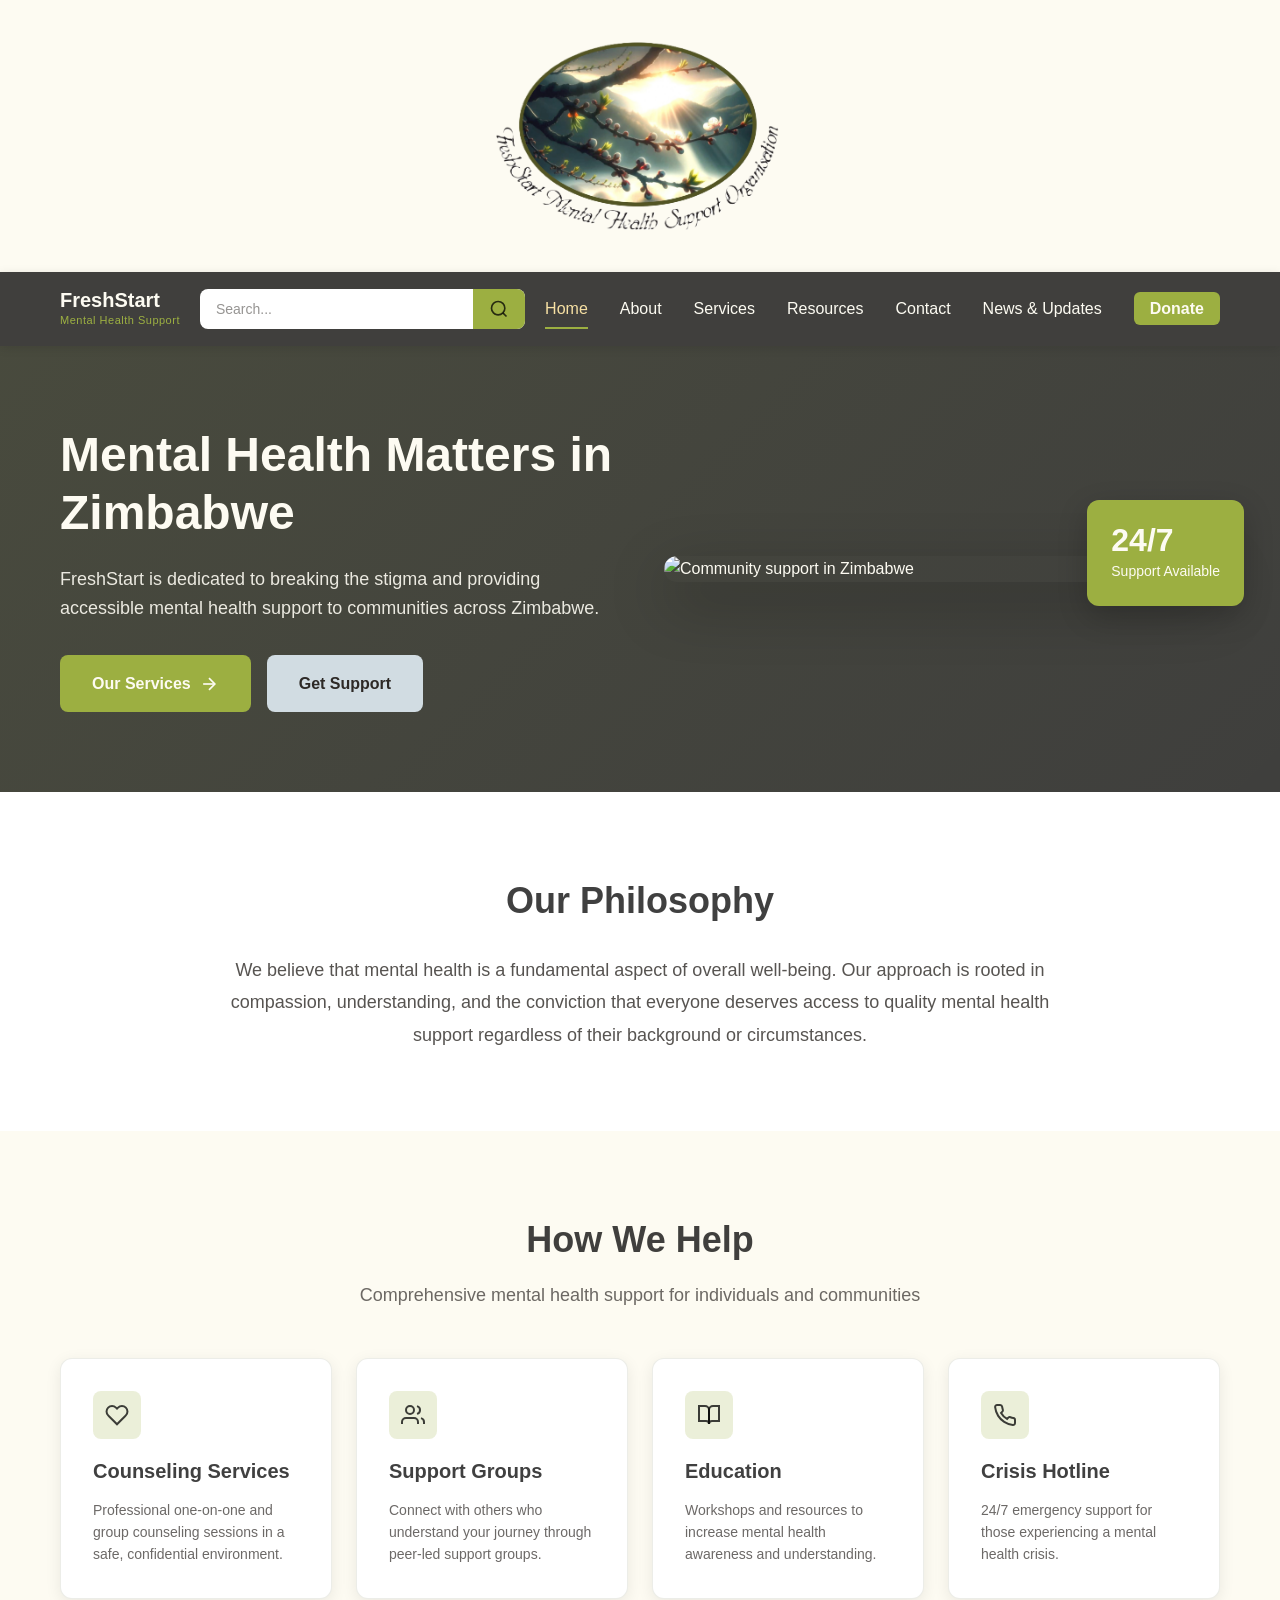
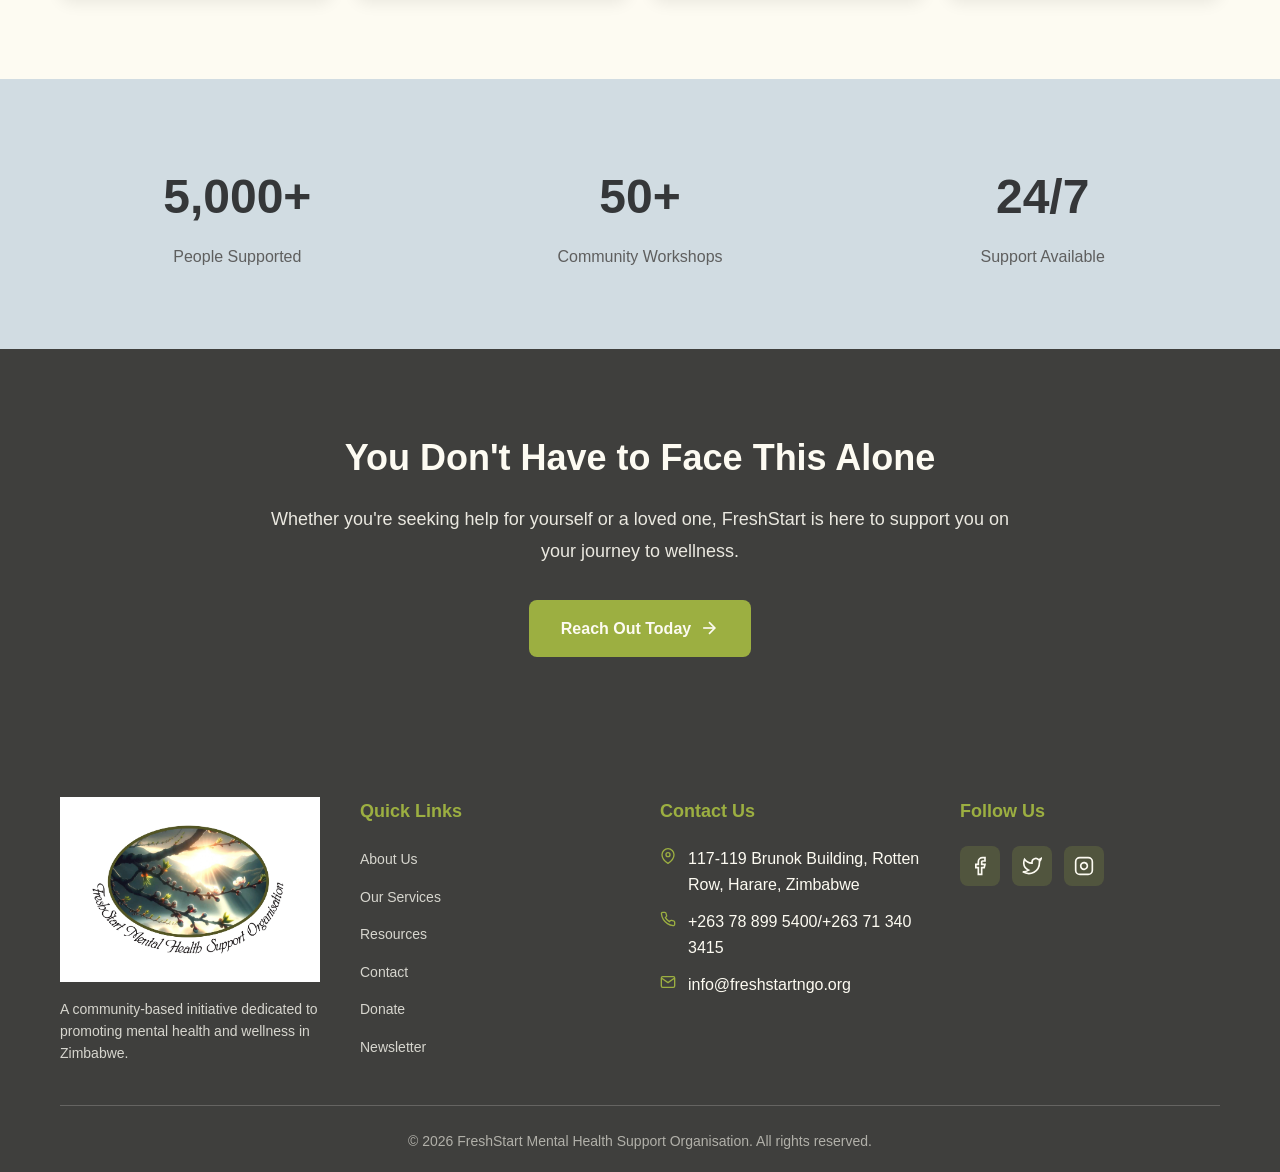
==== commit 0d41331c: "Update index.html" ====
--- a/index.html
+++ b/index.html
@@ -238,7 +238,7 @@
                                 <path d="M4 4h16c1.1 0 2 .9 2 2v12c0 1.1-.9 2-2 2H4c-1.1 0-2-.9-2-2V6c0-1.1.9-2 2-2z"></path>
                                 <polyline points="22,6 12,13 2,6"></polyline>
                             </svg>
-                            <span>info@freshstart.org</span>
+                            <span>info@freshstartngo.org</span>
                         </li>
                     </ul>
                 </div>
--- a/src/styles/styles.css
+++ b/src/styles/styles.css
@@ -3,7 +3,7 @@
    =========================== */
 :root {
     --bg-canvas: #FDFBF2;
-    --primary-brand: #000000b1;
+    --primary-brand: #000000bf;
     --accent-cta: #9CAF41;
     --highlight-hover: #F7E0A3;
     --secondary-accent: #D1DCE2;
@@ -1027,6 +1027,12 @@
     color: rgba(45, 41, 38, 0.6);
     font-size: 14px;
     margin-bottom: 4px;
+}
+
+.helpline-buttons {
+    display: flex;
+    gap: 16px;
+    flex-direction: row;
 }
 
 .helpline-hours {
@@ -1584,7 +1590,7 @@
     }
     
     .stats-grid {
-        grid-template-columns: 1fr;
+        grid-template-columns: 1fr !important;
         gap: 32px;
     }
     
@@ -2205,4 +2211,16 @@
 .logo-image {
     width: 30%;
     height: auto;
-}+}
+
+@media screen and (max-width: 768px) {
+    .logo-image {
+        width: 50%;
+    }
+
+    .helpline-card {
+        flex-direction: column;
+        align-items: center;
+        text-align: center;
+    }
+}
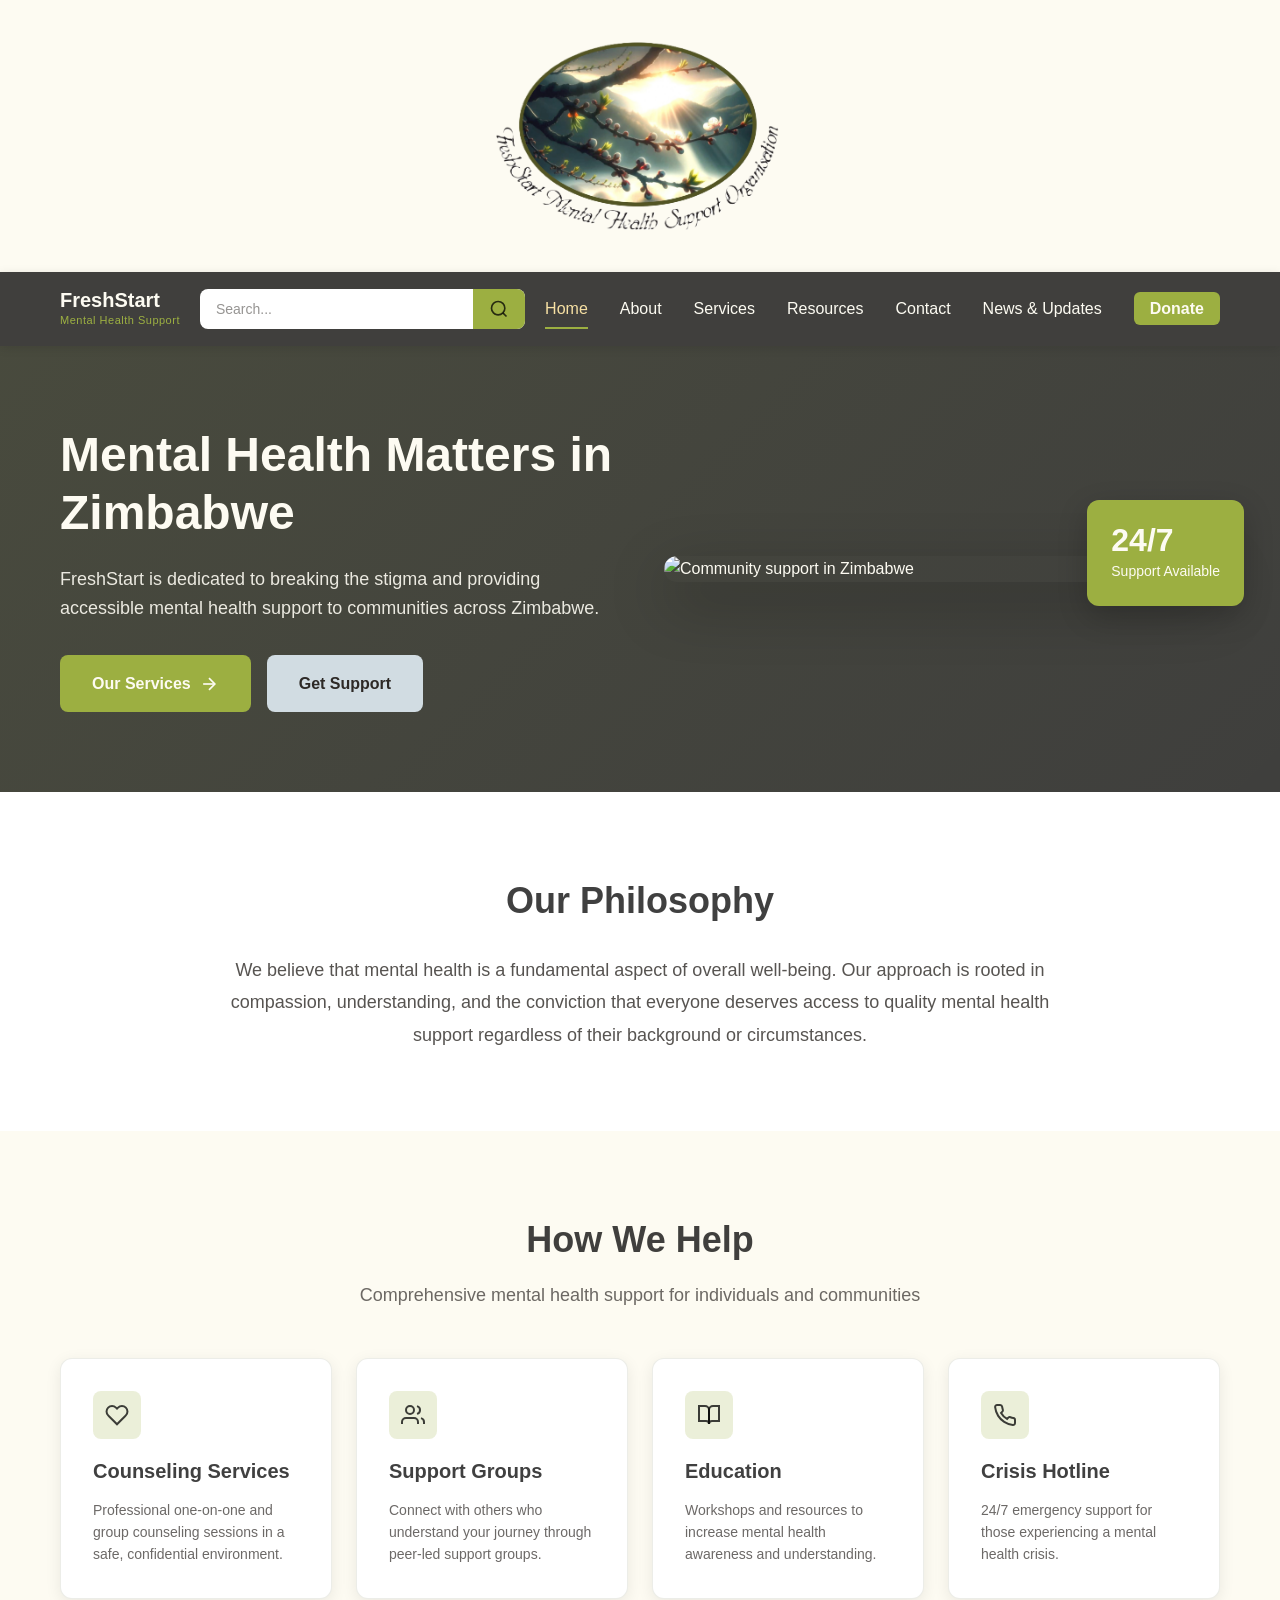
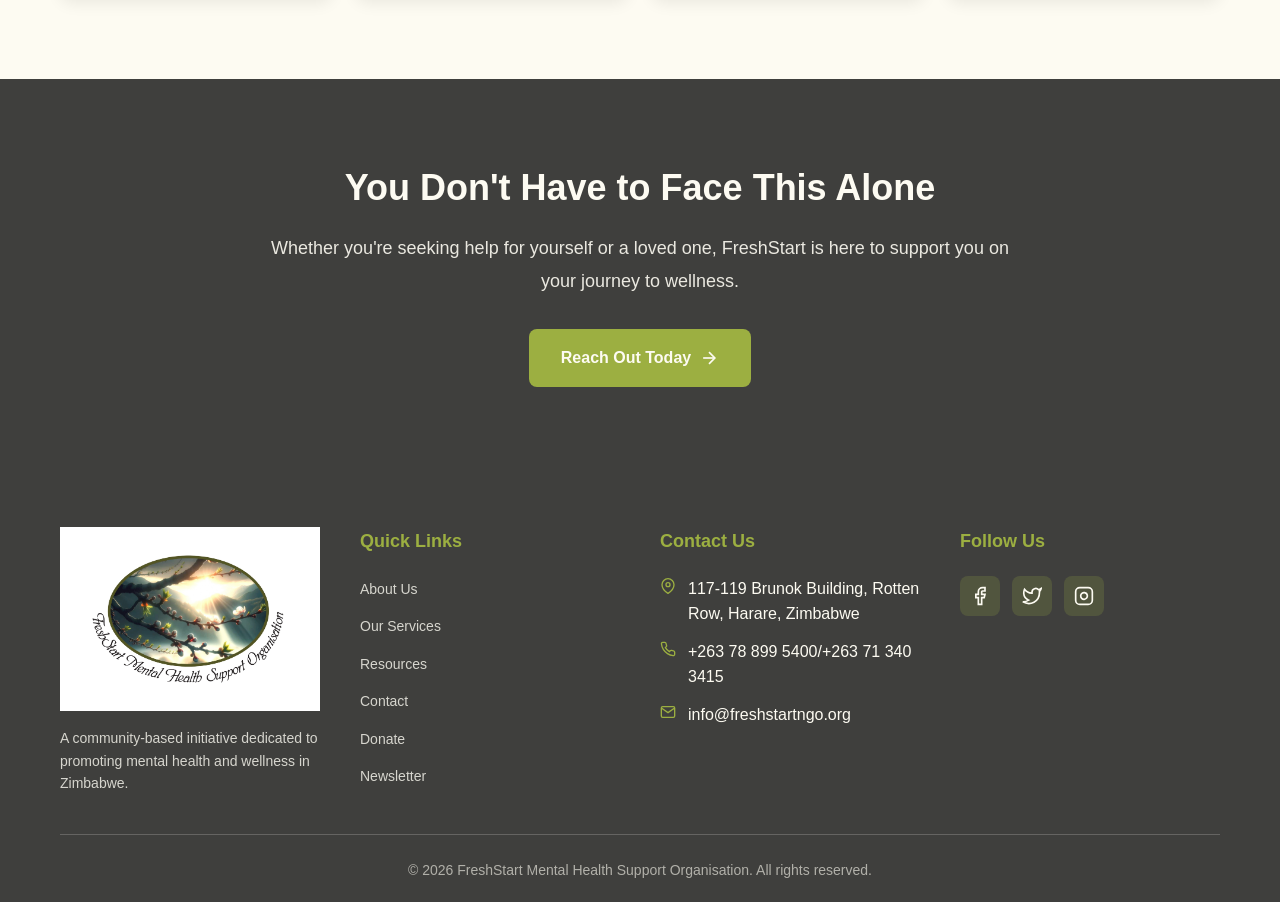
==== commit 65cf81ea: "Update index.html" ====
--- a/index.html
+++ b/index.html
@@ -158,7 +158,7 @@
     </section>
 
     <!-- Statistics -->
-    <section class="statistics">
+    <!-- <section class="statistics">
         <div class="container stats-grid">
             <div class="stat-item">
                 <div class="stat-number">5,000+</div>
@@ -173,7 +173,7 @@
                 <div class="stat-label">Support Available</div>
             </div>
         </div>
-    </section>
+    </section> -->
 
     <!-- Call to Action -->
     <section class="cta">
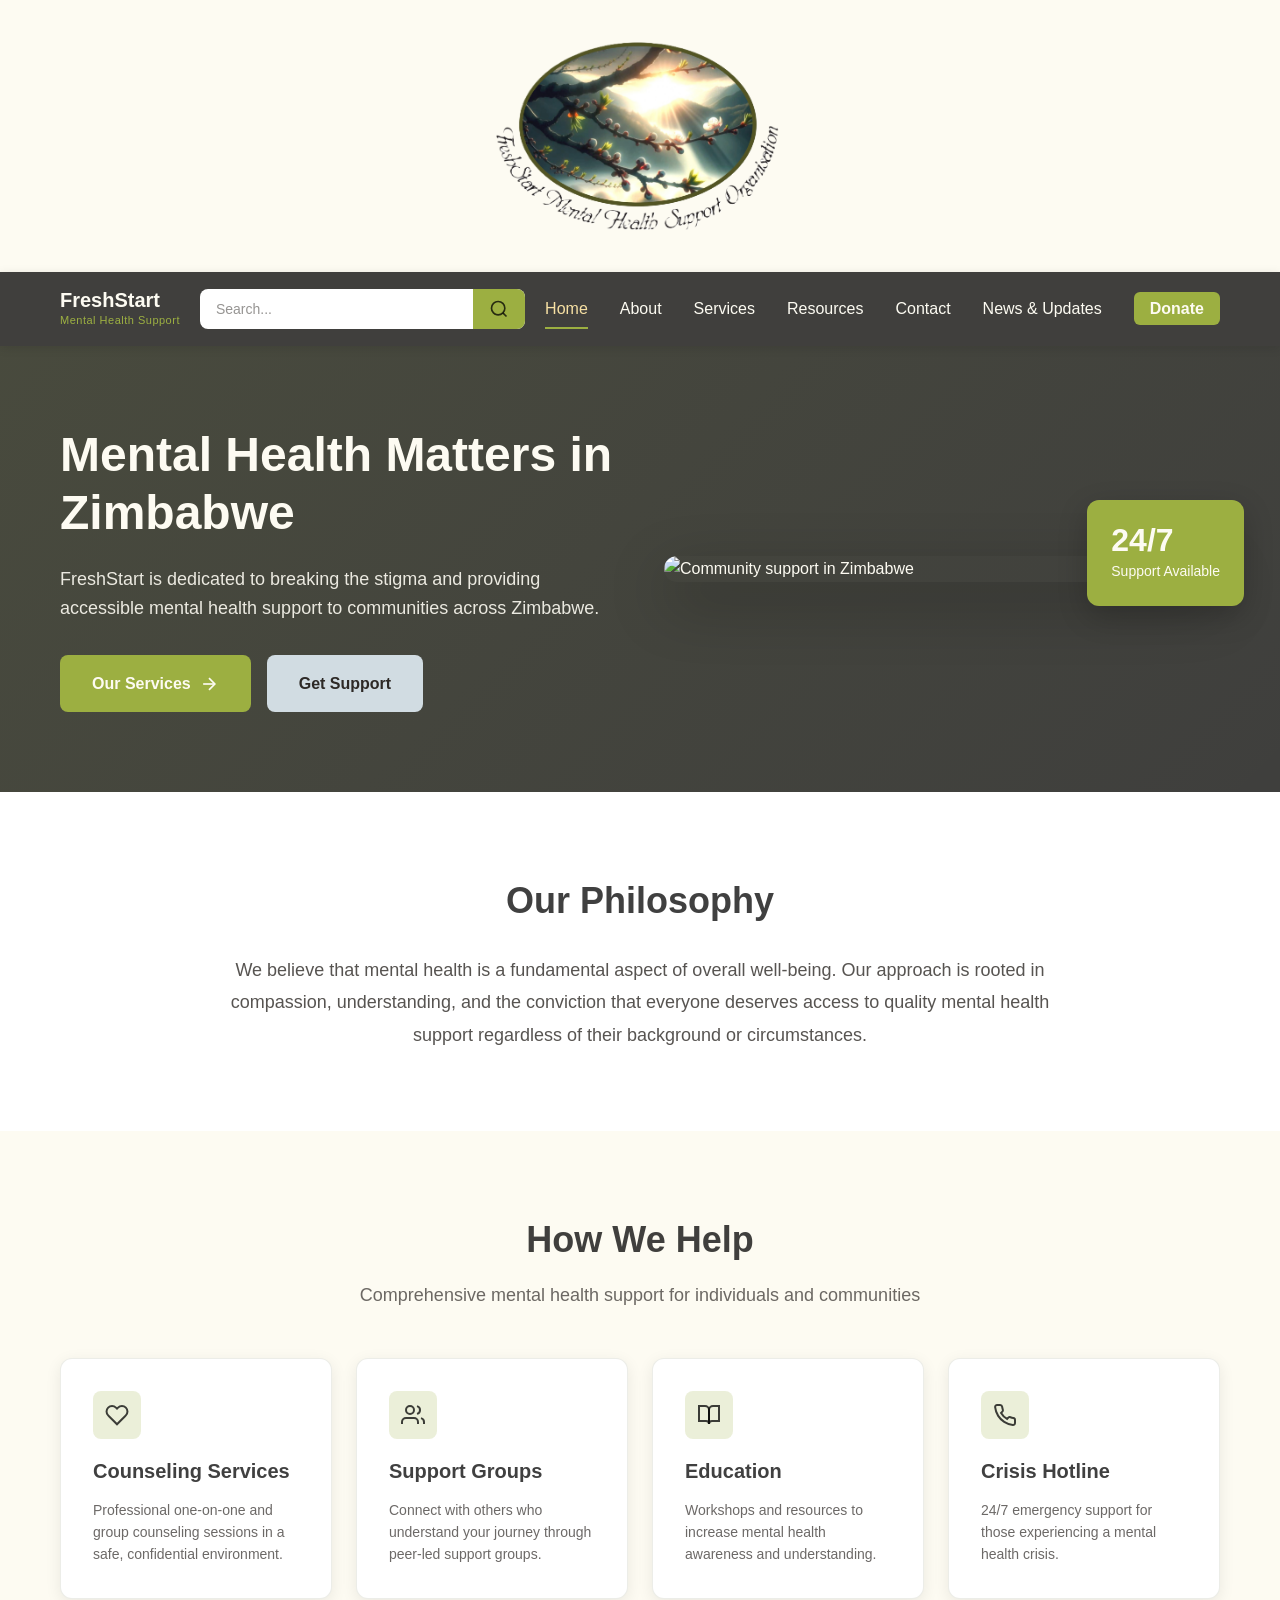
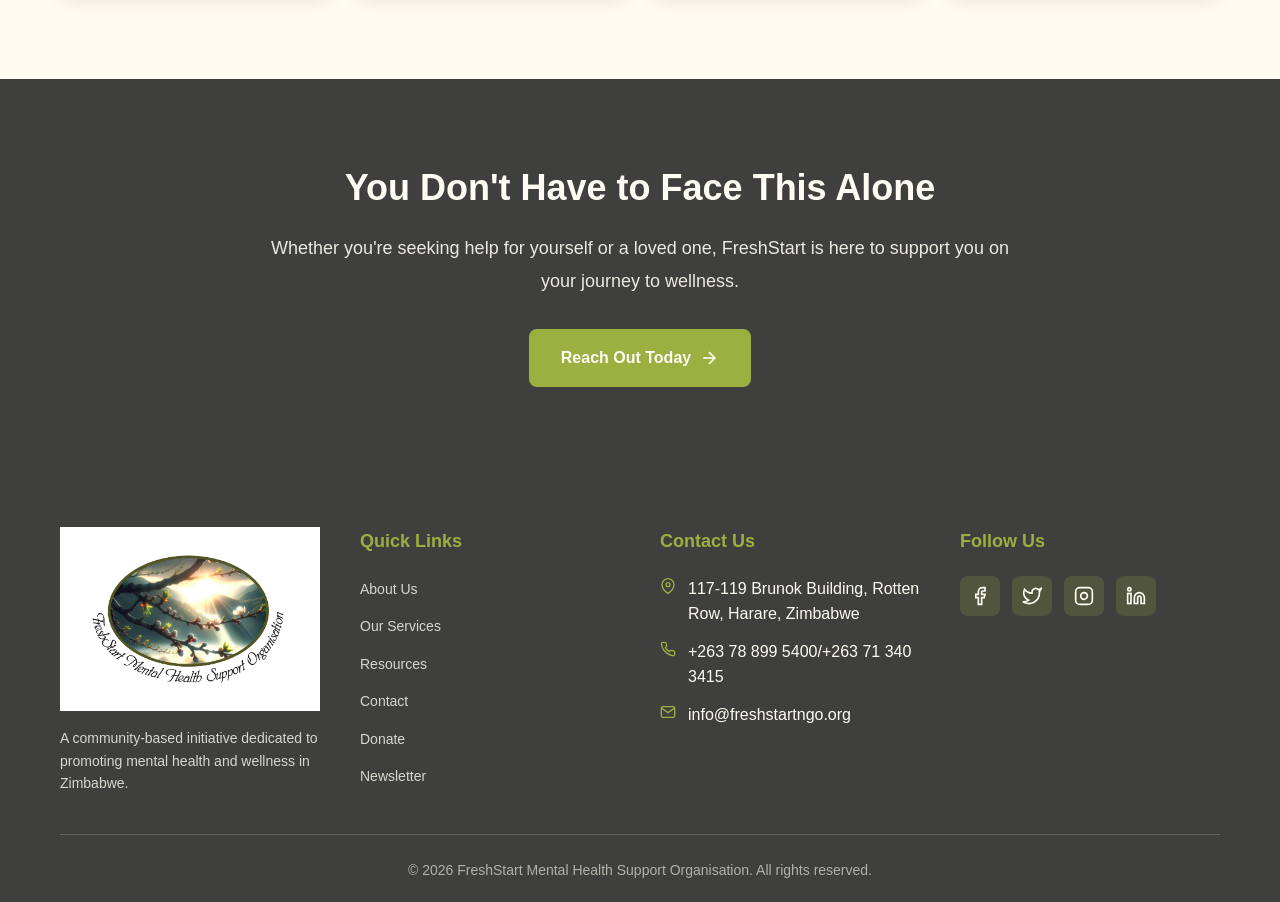
==== commit b28d62a6: "Update index.html" ====
--- a/index.html
+++ b/index.html
@@ -251,7 +251,7 @@
                                 <path d="M18 2h-3a5 5 0 0 0-5 5v3H7v4h3v8h4v-8h3l1-4h-4V7a1 1 0 0 1 1-1h3z"></path>
                             </svg>
                         </a>
-                        <a href="#" aria-label="Twitter">
+                        <a href="https://x.com/FreshStartNGO_1" aria-label="Twitter">
                             <svg width="20" height="20" viewBox="0 0 24 24" fill="none" stroke="currentColor" stroke-width="2">
                                 <path d="M23 3a10.9 10.9 0 0 1-3.14 1.53 4.48 4.48 0 0 0-7.86 3v1A10.66 10.66 0 0 1 3 4s-4 9 5 13a11.64 11.64 0 0 1-7 2c9 5 20 0 20-11.5a4.5 4.5 0 0 0-.08-.83A7.72 7.72 0 0 0 23 3z"></path>
                             </svg>
@@ -261,6 +261,13 @@
                                 <rect x="2" y="2" width="20" height="20" rx="5" ry="5"></rect>
                                 <path d="M16 11.37A4 4 0 1 1 12.63 8 4 4 0 0 1 16 11.37z"></path>
                                 <line x1="17.5" y1="6.5" x2="17.51" y2="6.5"></line>
+                            </svg>
+                        </a>
+                        <a href="https://www.linkedin.com/company/freshstart-mental-health-support-organisation" aria-label="LinkedIn">
+                            <svg width="20" height="20" viewBox="0 0 24 24" fill="none" stroke="currentColor" stroke-width="2">
+                                <path d="M16 8a6 6 0 0 1 6 6v7h-4v-7a2 2 0 0 0-2-2 2 2 0 0 0-2 2v7h-4v-7a6 6 0 0 1 6-6z"></path>
+                                <rect x="2" y="9" width="4" height="12"></rect>
+                                <circle cx="4" cy="4" r="2"></circle>
                             </svg>
                         </a>
                     </div>
@@ -280,3 +287,4 @@
     <script src="./src/script/script.js"></script>
 </body>
 </html>
+
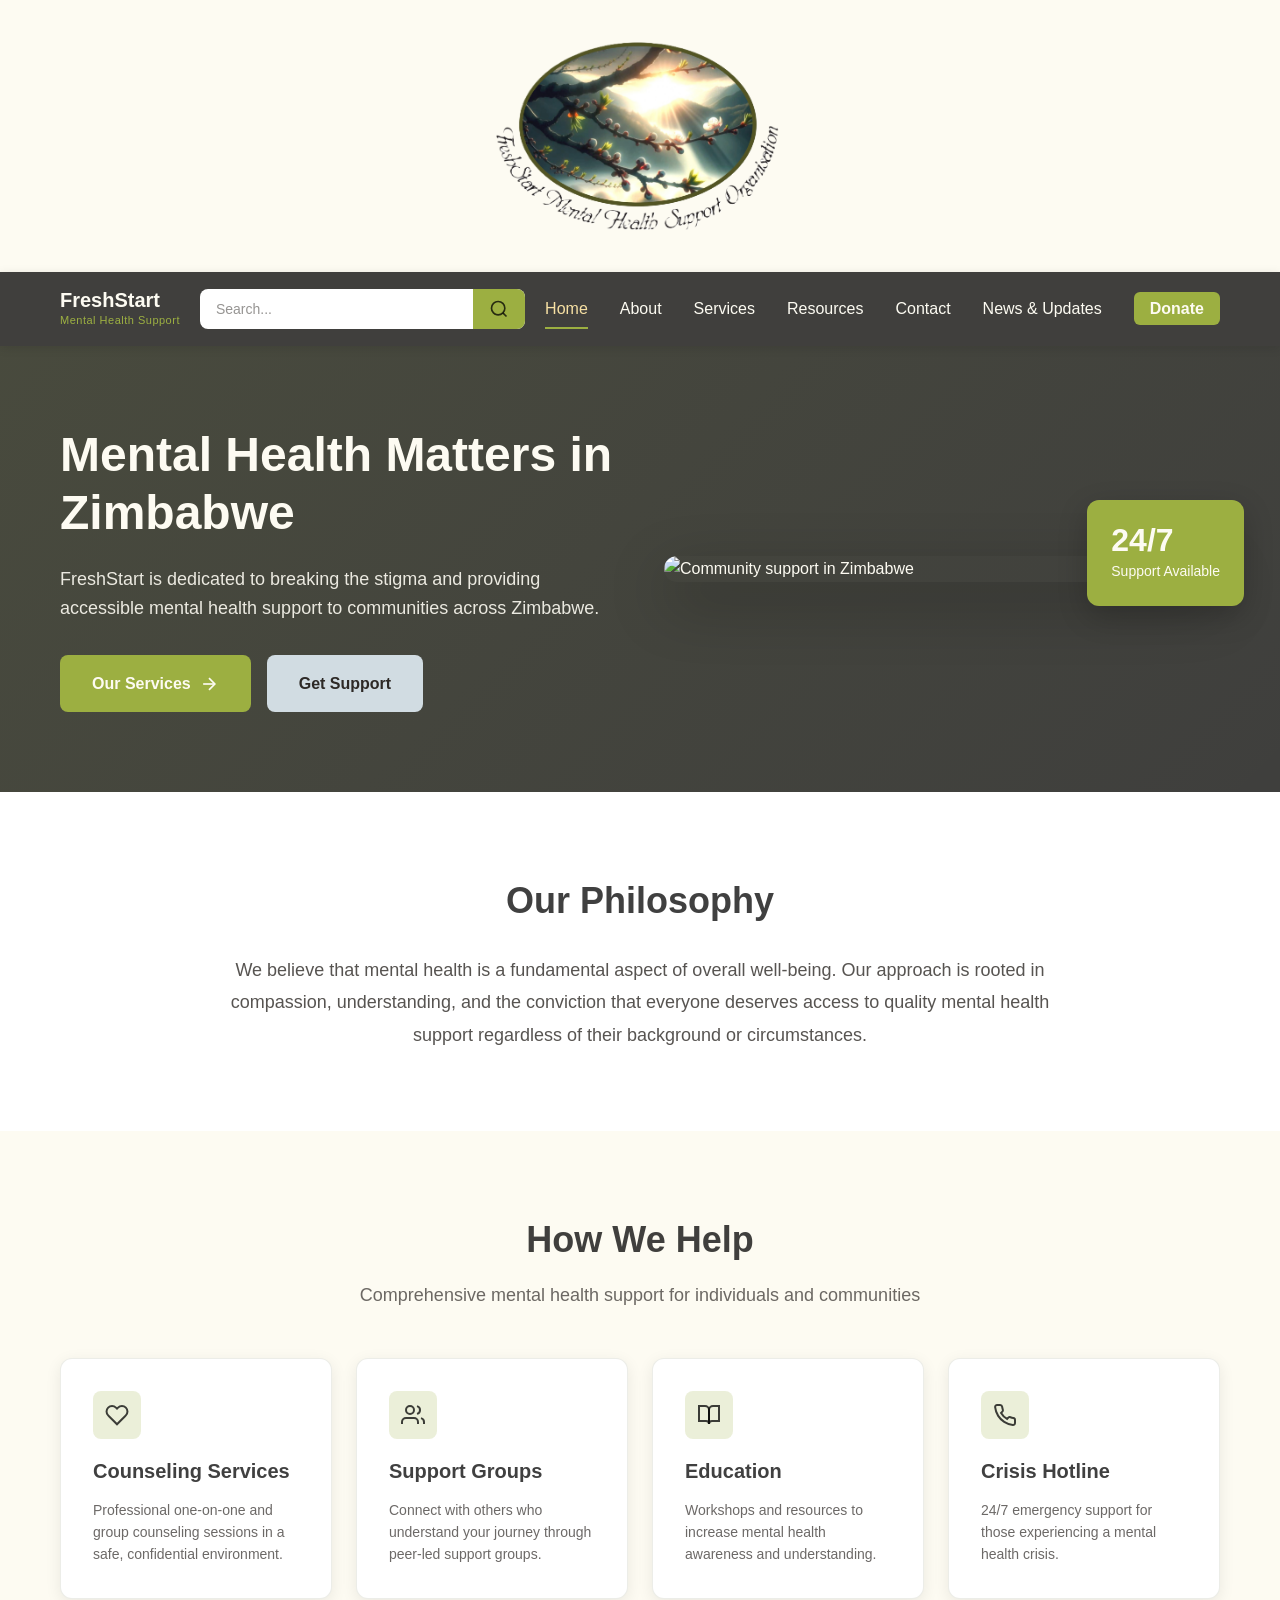
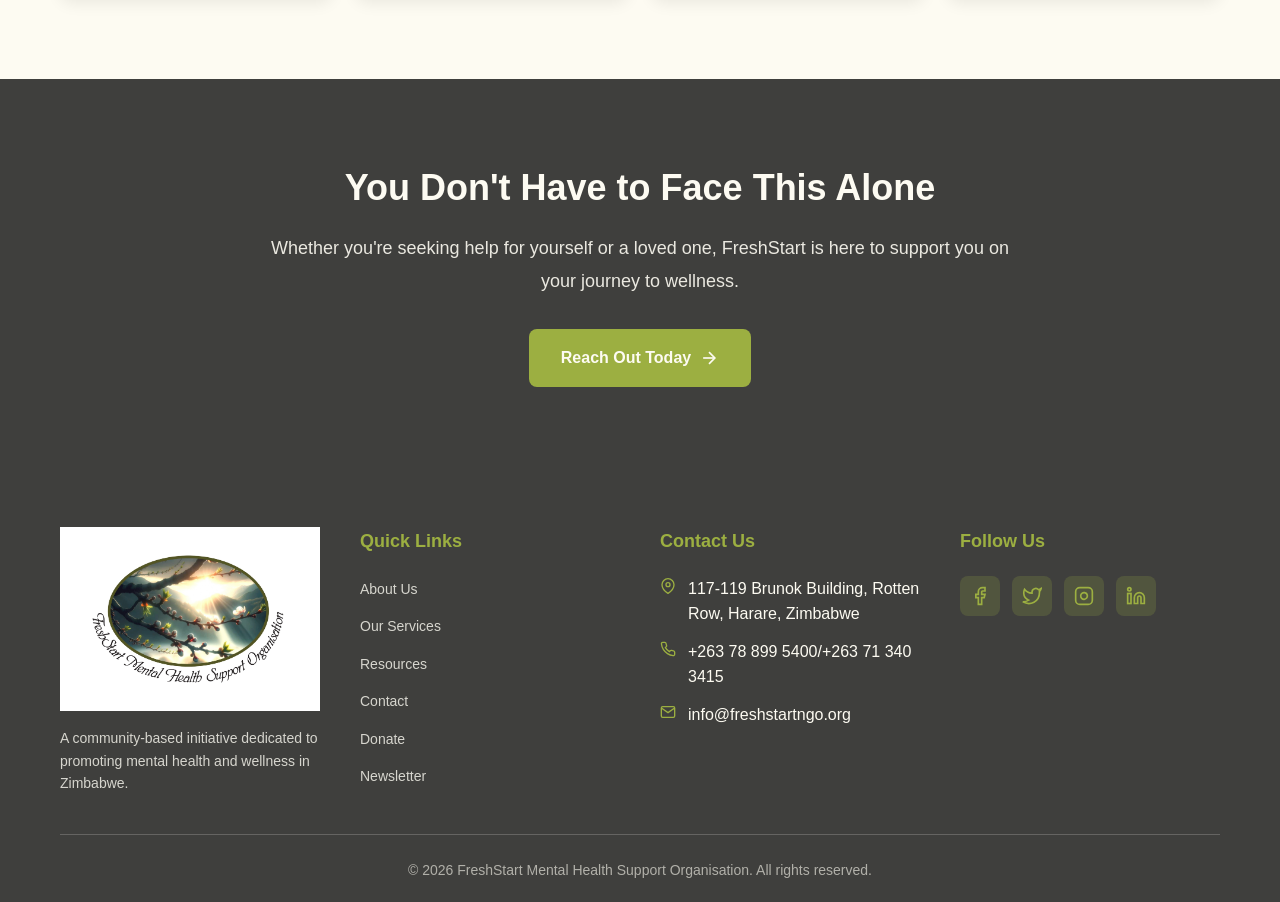
==== commit 2632a896: "Update index.html" ====
--- a/index.html
+++ b/index.html
@@ -246,32 +246,32 @@
                 <div class="footer-section">
                     <h3>Follow Us</h3>
                     <div class="social-links">
-                        <a href="#" aria-label="Facebook">
+                        <a href="#" aria-label="Facebook" class="external-link" target="_blank" rel="noopener noreferrer">
                             <svg width="20" height="20" viewBox="0 0 24 24" fill="none" stroke="currentColor" stroke-width="2">
                                 <path d="M18 2h-3a5 5 0 0 0-5 5v3H7v4h3v8h4v-8h3l1-4h-4V7a1 1 0 0 1 1-1h3z"></path>
                             </svg>
                         </a>
-                        <a href="https://x.com/FreshStartNGO_1" aria-label="Twitter">
+                        <a href="https://x.com/FreshStartNGO_1" aria-label="Twitter" class="external-link" target="_blank" rel="noopener noreferrer">
+
                             <svg width="20" height="20" viewBox="0 0 24 24" fill="none" stroke="currentColor" stroke-width="2">
                                 <path d="M23 3a10.9 10.9 0 0 1-3.14 1.53 4.48 4.48 0 0 0-7.86 3v1A10.66 10.66 0 0 1 3 4s-4 9 5 13a11.64 11.64 0 0 1-7 2c9 5 20 0 20-11.5a4.5 4.5 0 0 0-.08-.83A7.72 7.72 0 0 0 23 3z"></path>
                             </svg>
                         </a>
-                        <a href="#" aria-label="Instagram">
+                        <a href="#" aria-label="Instagram" class="external-link" target="_blank" rel="noopener noreferrer">
                             <svg width="20" height="20" viewBox="0 0 24 24" fill="none" stroke="currentColor" stroke-width="2">
                                 <rect x="2" y="2" width="20" height="20" rx="5" ry="5"></rect>
                                 <path d="M16 11.37A4 4 0 1 1 12.63 8 4 4 0 0 1 16 11.37z"></path>
                                 <line x1="17.5" y1="6.5" x2="17.51" y2="6.5"></line>
                             </svg>
                         </a>
-                        <a href="https://www.linkedin.com/company/freshstart-mental-health-support-organisation" aria-label="LinkedIn">
+                        <a href="https://www.linkedin.com/company/freshstart-mental-health-support-organisation" aria-label="LinkedIn" class="external-link" target="_blank" rel="noopener noreferrer">
                             <svg width="20" height="20" viewBox="0 0 24 24" fill="none" stroke="currentColor" stroke-width="2">
                                 <path d="M16 8a6 6 0 0 1 6 6v7h-4v-7a2 2 0 0 0-2-2 2 2 0 0 0-2 2v7h-4v-7a6 6 0 0 1 6-6z"></path>
                                 <rect x="2" y="9" width="4" height="12"></rect>
                                 <circle cx="4" cy="4" r="2"></circle>
                             </svg>
                         </a>
-                    </div>
-                    <!-- <div class="crisis-info">
+                    </div>                    <!-- <div class="crisis-info">
                         <p><strong>Crisis Hotline:</strong> <span class="highlight-text">080 123 4567</span></p>
                         <p class="small-text">Available 24/7</p>
                     </div> -->
@@ -288,3 +288,4 @@
 </body>
 </html>
 
+
